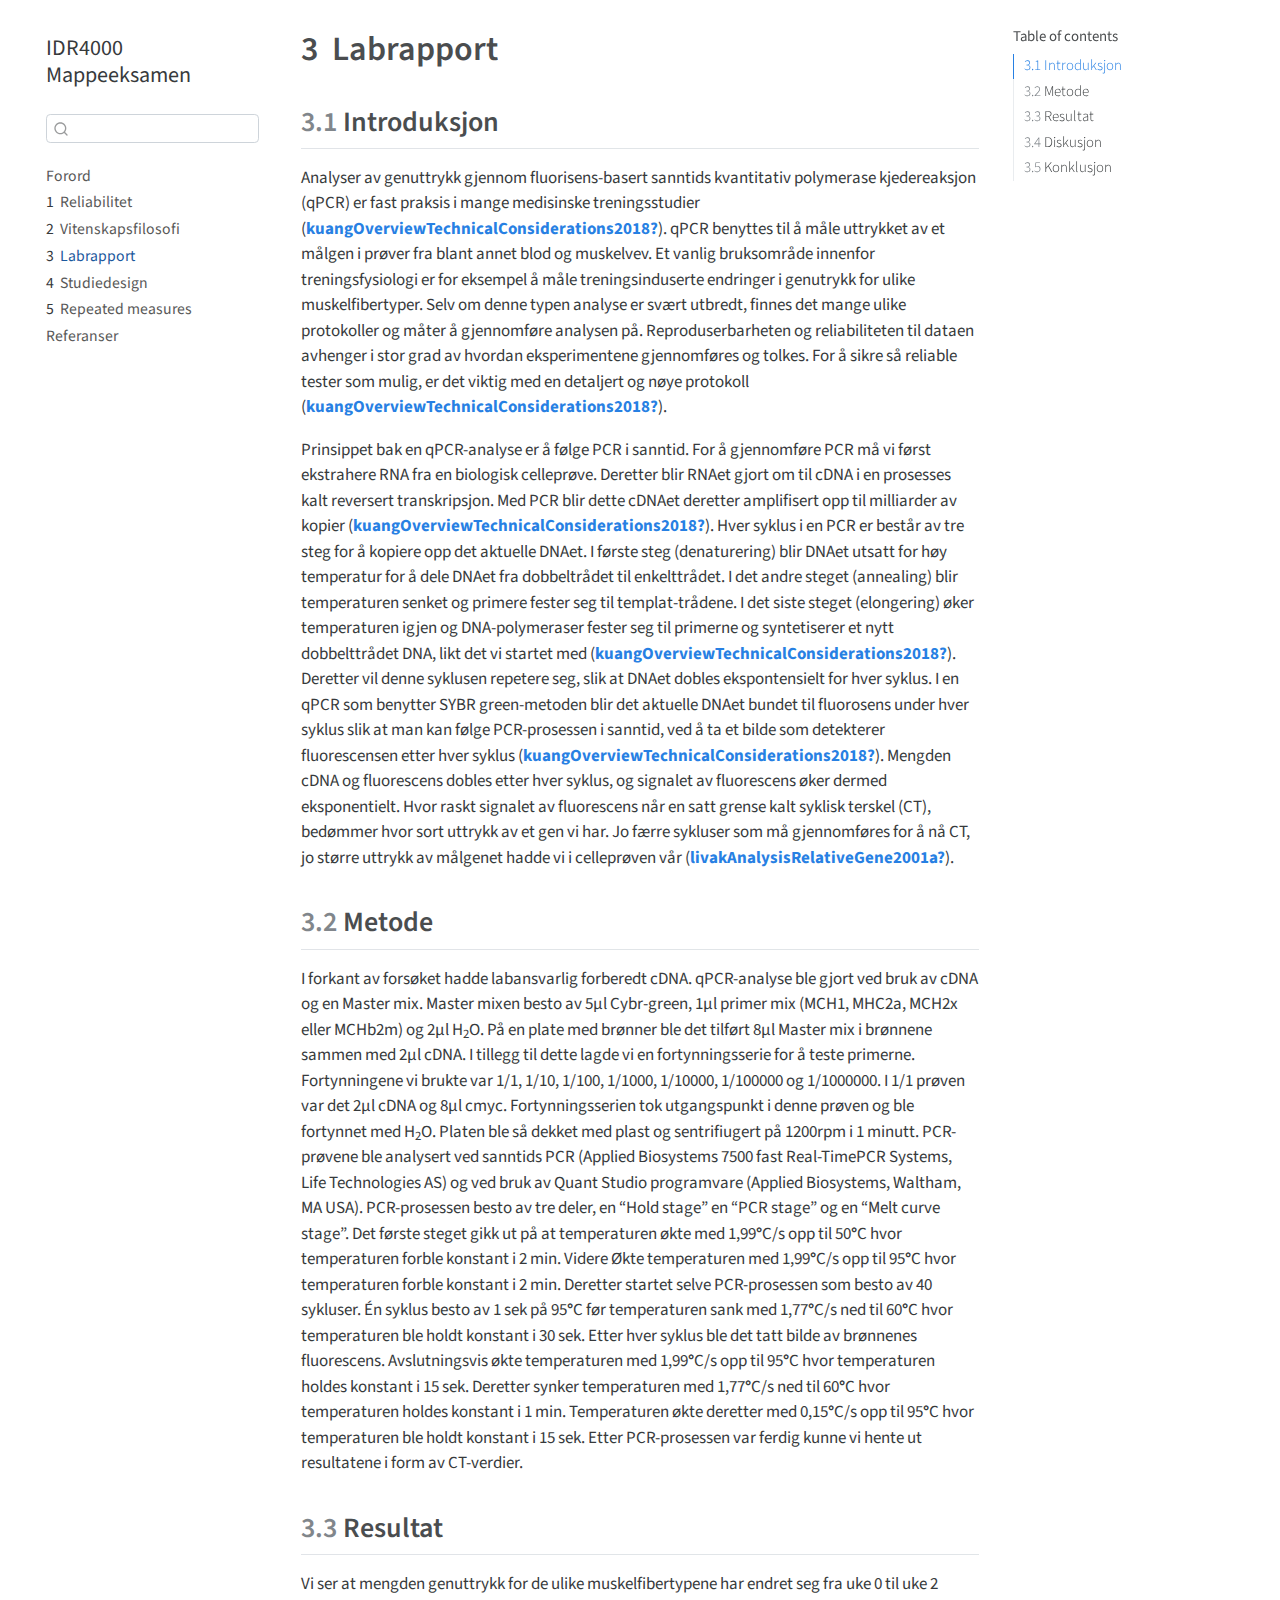
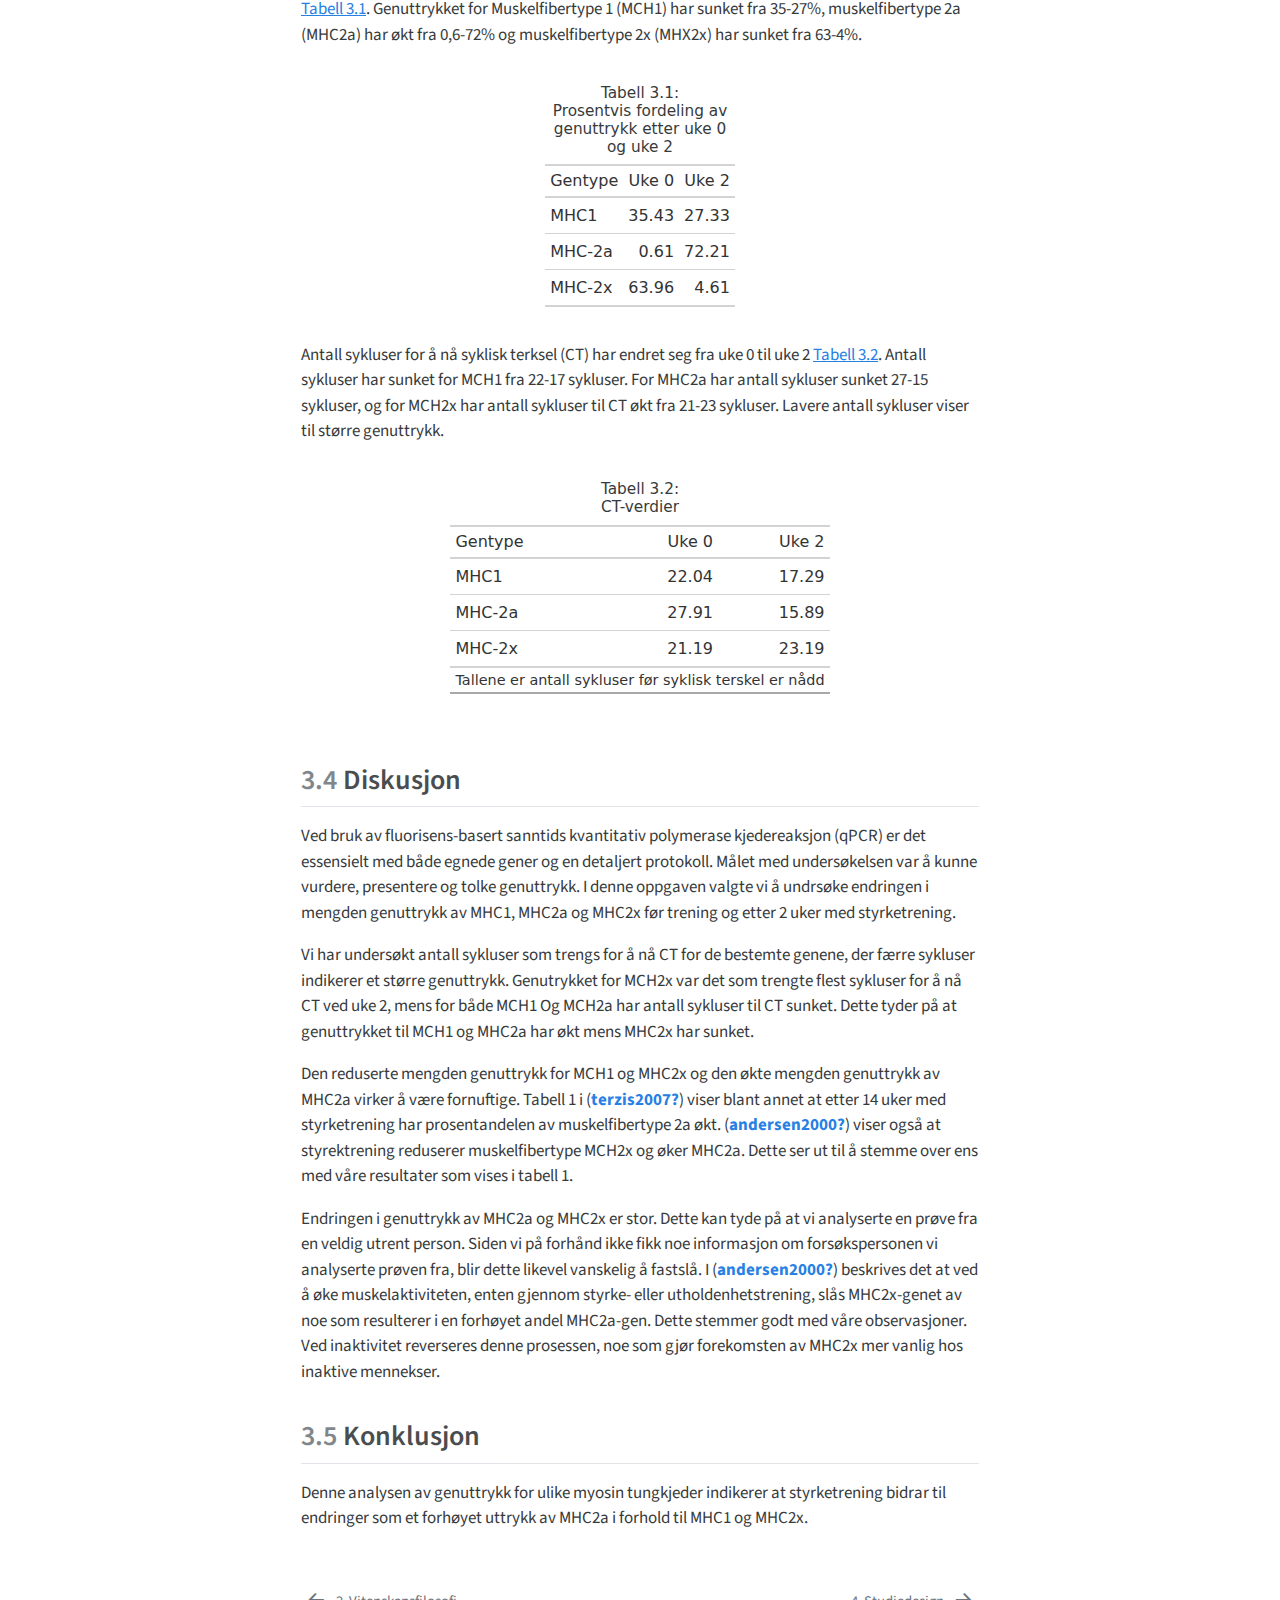
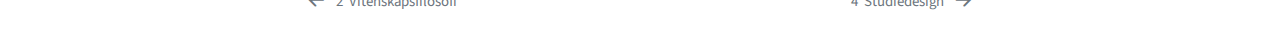
==== _book/03-labreport.html @ 5bb2be9f "første" ====
<!DOCTYPE html>
<html xmlns="http://www.w3.org/1999/xhtml" lang="en" xml:lang="en"><head>

<meta charset="utf-8">
<meta name="generator" content="quarto-1.3.450">

<meta name="viewport" content="width=device-width, initial-scale=1.0, user-scalable=yes">


<title>IDR4000 Mappeeksamen - 3&nbsp; Labrapport</title>
<style>
code{white-space: pre-wrap;}
span.smallcaps{font-variant: small-caps;}
div.columns{display: flex; gap: min(4vw, 1.5em);}
div.column{flex: auto; overflow-x: auto;}
div.hanging-indent{margin-left: 1.5em; text-indent: -1.5em;}
ul.task-list{list-style: none;}
ul.task-list li input[type="checkbox"] {
  width: 0.8em;
  margin: 0 0.8em 0.2em -1em; /* quarto-specific, see https://github.com/quarto-dev/quarto-cli/issues/4556 */ 
  vertical-align: middle;
}
</style>


<script src="site_libs/quarto-nav/quarto-nav.js"></script>
<script src="site_libs/quarto-nav/headroom.min.js"></script>
<script src="site_libs/clipboard/clipboard.min.js"></script>
<script src="site_libs/quarto-search/autocomplete.umd.js"></script>
<script src="site_libs/quarto-search/fuse.min.js"></script>
<script src="site_libs/quarto-search/quarto-search.js"></script>
<meta name="quarto:offset" content="./">
<link href="./04-study.html" rel="next">
<link href="./02-vitenfil.html" rel="prev">
<script src="site_libs/quarto-html/quarto.js"></script>
<script src="site_libs/quarto-html/popper.min.js"></script>
<script src="site_libs/quarto-html/tippy.umd.min.js"></script>
<script src="site_libs/quarto-html/anchor.min.js"></script>
<link href="site_libs/quarto-html/tippy.css" rel="stylesheet">
<link href="site_libs/quarto-html/quarto-syntax-highlighting.css" rel="stylesheet" id="quarto-text-highlighting-styles">
<script src="site_libs/bootstrap/bootstrap.min.js"></script>
<link href="site_libs/bootstrap/bootstrap-icons.css" rel="stylesheet">
<link href="site_libs/bootstrap/bootstrap.min.css" rel="stylesheet" id="quarto-bootstrap" data-mode="light">
<script id="quarto-search-options" type="application/json">{
  "location": "sidebar",
  "copy-button": false,
  "collapse-after": 3,
  "panel-placement": "start",
  "type": "textbox",
  "limit": 20,
  "language": {
    "search-no-results-text": "No results",
    "search-matching-documents-text": "matching documents",
    "search-copy-link-title": "Copy link to search",
    "search-hide-matches-text": "Hide additional matches",
    "search-more-match-text": "more match in this document",
    "search-more-matches-text": "more matches in this document",
    "search-clear-button-title": "Clear",
    "search-detached-cancel-button-title": "Cancel",
    "search-submit-button-title": "Submit",
    "search-label": "Search"
  }
}</script>


</head>

<body class="nav-sidebar floating">

<div id="quarto-search-results"></div>
  <header id="quarto-header" class="headroom fixed-top">
  <nav class="quarto-secondary-nav">
    <div class="container-fluid d-flex">
      <button type="button" class="quarto-btn-toggle btn" data-bs-toggle="collapse" data-bs-target="#quarto-sidebar,#quarto-sidebar-glass" aria-controls="quarto-sidebar" aria-expanded="false" aria-label="Toggle sidebar navigation" onclick="if (window.quartoToggleHeadroom) { window.quartoToggleHeadroom(); }">
        <i class="bi bi-layout-text-sidebar-reverse"></i>
      </button>
      <nav class="quarto-page-breadcrumbs" aria-label="breadcrumb"><ol class="breadcrumb"><li class="breadcrumb-item"><a href="./03-labreport.html"><span class="chapter-number">3</span>&nbsp; <span class="chapter-title">Labrapport</span></a></li></ol></nav>
      <a class="flex-grow-1" role="button" data-bs-toggle="collapse" data-bs-target="#quarto-sidebar,#quarto-sidebar-glass" aria-controls="quarto-sidebar" aria-expanded="false" aria-label="Toggle sidebar navigation" onclick="if (window.quartoToggleHeadroom) { window.quartoToggleHeadroom(); }">      
      </a>
      <button type="button" class="btn quarto-search-button" aria-label="" onclick="window.quartoOpenSearch();">
        <i class="bi bi-search"></i>
      </button>
    </div>
  </nav>
</header>
<!-- content -->
<div id="quarto-content" class="quarto-container page-columns page-rows-contents page-layout-article">
<!-- sidebar -->
  <nav id="quarto-sidebar" class="sidebar collapse collapse-horizontal sidebar-navigation floating overflow-auto">
    <div class="pt-lg-2 mt-2 text-left sidebar-header">
    <div class="sidebar-title mb-0 py-0">
      <a href="./">IDR4000 Mappeeksamen</a> 
    </div>
      </div>
        <div class="mt-2 flex-shrink-0 align-items-center">
        <div class="sidebar-search">
        <div id="quarto-search" class="" title="Search"></div>
        </div>
        </div>
    <div class="sidebar-menu-container"> 
    <ul class="list-unstyled mt-1">
        <li class="sidebar-item">
  <div class="sidebar-item-container"> 
  <a href="./index.html" class="sidebar-item-text sidebar-link">
 <span class="menu-text">Forord</span></a>
  </div>
</li>
        <li class="sidebar-item">
  <div class="sidebar-item-container"> 
  <a href="./01-reliabilitet.html" class="sidebar-item-text sidebar-link">
 <span class="menu-text"><span class="chapter-number">1</span>&nbsp; <span class="chapter-title">Reliabilitet</span></span></a>
  </div>
</li>
        <li class="sidebar-item">
  <div class="sidebar-item-container"> 
  <a href="./02-vitenfil.html" class="sidebar-item-text sidebar-link">
 <span class="menu-text"><span class="chapter-number">2</span>&nbsp; <span class="chapter-title">Vitenskapsfilosofi</span></span></a>
  </div>
</li>
        <li class="sidebar-item">
  <div class="sidebar-item-container"> 
  <a href="./03-labreport.html" class="sidebar-item-text sidebar-link active">
 <span class="menu-text"><span class="chapter-number">3</span>&nbsp; <span class="chapter-title">Labrapport</span></span></a>
  </div>
</li>
        <li class="sidebar-item">
  <div class="sidebar-item-container"> 
  <a href="./04-study.html" class="sidebar-item-text sidebar-link">
 <span class="menu-text"><span class="chapter-number">4</span>&nbsp; <span class="chapter-title">Studiedesign</span></span></a>
  </div>
</li>
        <li class="sidebar-item">
  <div class="sidebar-item-container"> 
  <a href="./05-repeated.html" class="sidebar-item-text sidebar-link">
 <span class="menu-text"><span class="chapter-number">5</span>&nbsp; <span class="chapter-title">Repeated measures</span></span></a>
  </div>
</li>
        <li class="sidebar-item">
  <div class="sidebar-item-container"> 
  <a href="./references.html" class="sidebar-item-text sidebar-link">
 <span class="menu-text">Referanser</span></a>
  </div>
</li>
    </ul>
    </div>
</nav>
<div id="quarto-sidebar-glass" data-bs-toggle="collapse" data-bs-target="#quarto-sidebar,#quarto-sidebar-glass"></div>
<!-- margin-sidebar -->
    <div id="quarto-margin-sidebar" class="sidebar margin-sidebar">
        <nav id="TOC" role="doc-toc" class="toc-active">
    <h2 id="toc-title">Table of contents</h2>
   
  <ul>
  <li><a href="#introduksjon" id="toc-introduksjon" class="nav-link active" data-scroll-target="#introduksjon"><span class="header-section-number">3.1</span> Introduksjon</a></li>
  <li><a href="#metode" id="toc-metode" class="nav-link" data-scroll-target="#metode"><span class="header-section-number">3.2</span> Metode</a></li>
  <li><a href="#resultat" id="toc-resultat" class="nav-link" data-scroll-target="#resultat"><span class="header-section-number">3.3</span> Resultat</a></li>
  <li><a href="#diskusjon" id="toc-diskusjon" class="nav-link" data-scroll-target="#diskusjon"><span class="header-section-number">3.4</span> Diskusjon</a></li>
  <li><a href="#konklusjon" id="toc-konklusjon" class="nav-link" data-scroll-target="#konklusjon"><span class="header-section-number">3.5</span> Konklusjon</a></li>
  </ul>
</nav>
    </div>
<!-- main -->
<main class="content" id="quarto-document-content">

<header id="title-block-header" class="quarto-title-block default">
<div class="quarto-title">
<h1 class="title"><span class="chapter-number">3</span>&nbsp; <span class="chapter-title">Labrapport</span></h1>
</div>



<div class="quarto-title-meta">

    
  
    
  </div>
  

</header>

<section id="introduksjon" class="level2" data-number="3.1">
<h2 data-number="3.1" class="anchored" data-anchor-id="introduksjon"><span class="header-section-number">3.1</span> Introduksjon</h2>
<p>Analyser av genuttrykk gjennom fluorisens-basert sanntids kvantitativ polymerase kjedereaksjon (qPCR) er fast praksis i mange medisinske treningsstudier <span class="citation" data-cites="kuangOverviewTechnicalConsiderations2018">(<a href="references.html#ref-kuangOverviewTechnicalConsiderations2018" role="doc-biblioref"><strong>kuangOverviewTechnicalConsiderations2018?</strong></a>)</span>. qPCR benyttes til å måle uttrykket av et målgen i prøver fra blant annet blod og muskelvev. Et vanlig bruksområde innenfor treningsfysiologi er for eksempel å måle treningsinduserte endringer i genutrykk for ulike muskelfibertyper. Selv om denne typen analyse er svært utbredt, finnes det mange ulike protokoller og måter å gjennomføre analysen på. Reproduserbarheten og reliabiliteten til dataen avhenger i stor grad av hvordan eksperimentene gjennomføres og tolkes. For å sikre så reliable tester som mulig, er det viktig med en detaljert og nøye protokoll <span class="citation" data-cites="kuangOverviewTechnicalConsiderations2018">(<a href="references.html#ref-kuangOverviewTechnicalConsiderations2018" role="doc-biblioref"><strong>kuangOverviewTechnicalConsiderations2018?</strong></a>)</span>.</p>
<p>Prinsippet bak en qPCR-analyse er å følge PCR i sanntid. For å gjennomføre PCR må vi først ekstrahere RNA fra en biologisk celleprøve. Deretter blir RNAet gjort om til cDNA i en prosesses kalt reversert transkripsjon. Med PCR blir dette cDNAet deretter amplifisert opp til milliarder av kopier <span class="citation" data-cites="kuangOverviewTechnicalConsiderations2018">(<a href="references.html#ref-kuangOverviewTechnicalConsiderations2018" role="doc-biblioref"><strong>kuangOverviewTechnicalConsiderations2018?</strong></a>)</span>. Hver syklus i en PCR er består av tre steg for å kopiere opp det aktuelle DNAet. I første steg (denaturering) blir DNAet utsatt for høy temperatur for å dele DNAet fra dobbeltrådet til enkelttrådet. I det andre steget (annealing) blir temperaturen senket og primere fester seg til templat-trådene. I det siste steget (elongering) øker temperaturen igjen og DNA-polymeraser fester seg til primerne og syntetiserer et nytt dobbelttrådet DNA, likt det vi startet med <span class="citation" data-cites="kuangOverviewTechnicalConsiderations2018">(<a href="references.html#ref-kuangOverviewTechnicalConsiderations2018" role="doc-biblioref"><strong>kuangOverviewTechnicalConsiderations2018?</strong></a>)</span>. Deretter vil denne syklusen repetere seg, slik at DNAet dobles ekspontensielt for hver syklus. I en qPCR som benytter SYBR green-metoden blir det aktuelle DNAet bundet til fluorosens under hver syklus slik at man kan følge PCR-prosessen i sanntid, ved å ta et bilde som detekterer fluorescensen etter hver syklus <span class="citation" data-cites="kuangOverviewTechnicalConsiderations2018">(<a href="references.html#ref-kuangOverviewTechnicalConsiderations2018" role="doc-biblioref"><strong>kuangOverviewTechnicalConsiderations2018?</strong></a>)</span>. Mengden cDNA og fluorescens dobles etter hver syklus, og signalet av fluorescens øker dermed eksponentielt. Hvor raskt signalet av fluorescens når en satt grense kalt syklisk terskel (CT), bedømmer hvor sort uttrykk av et gen vi har. Jo færre sykluser som må gjennomføres for å nå CT, jo større uttrykk av målgenet hadde vi i celleprøven vår <span class="citation" data-cites="livakAnalysisRelativeGene2001a">(<a href="references.html#ref-livakAnalysisRelativeGene2001a" role="doc-biblioref"><strong>livakAnalysisRelativeGene2001a?</strong></a>)</span>.</p>
</section>
<section id="metode" class="level2" data-number="3.2">
<h2 data-number="3.2" class="anchored" data-anchor-id="metode"><span class="header-section-number">3.2</span> Metode</h2>
<p>I forkant av forsøket hadde labansvarlig forberedt cDNA. qPCR-analyse ble gjort ved bruk av cDNA og en Master mix. Master mixen besto av 5μl Cybr-green, 1μl primer mix (MCH1, MHC2a, MCH2x eller MCHb2m) og 2μl H<sub>2</sub>O. På en plate med brønner ble det tilført 8μl Master mix i brønnene sammen med 2μl cDNA. I tillegg til dette lagde vi en fortynningsserie for å teste primerne. Fortynningene vi brukte var 1/1, 1/10, 1/100, 1/1000, 1/10000, 1/100000 og 1/1000000. I 1/1 prøven var det 2μl cDNA og 8μl cmyc. Fortynningsserien tok utgangspunkt i denne prøven og ble fortynnet med H<sub>2</sub>O. Platen ble så dekket med plast og sentrifiugert på 1200rpm i 1 minutt. PCR-prøvene ble analysert ved sanntids PCR (Applied Biosystems 7500 fast Real-TimePCR Systems, Life Technologies AS) og ved bruk av Quant Studio programvare (Applied Biosystems, Waltham, MA USA). PCR-prosessen besto av tre deler, en “Hold stage” en “PCR stage” og en “Melt curve stage”. Det første steget gikk ut på at temperaturen økte med 1,99<strong>°</strong>C/s opp til 50<strong>°</strong>C hvor temperaturen forble konstant i 2 min. Videre Økte temperaturen med 1,99<strong>°</strong>C/s opp til 95<strong>°</strong>C hvor temperaturen forble konstant i 2 min. Deretter startet selve PCR-prosessen som besto av 40 sykluser. Én syklus besto av 1 sek på 95<strong>°</strong>C før temperaturen sank med 1,77<strong>°</strong>C/s ned til 60<strong>°</strong>C hvor temperaturen ble holdt konstant i 30 sek. Etter hver syklus ble det tatt bilde av brønnenes fluorescens. Avslutningsvis økte temperaturen med 1,99<strong>°</strong>C/s opp til 95<strong>°</strong>C hvor temperaturen holdes konstant i 15 sek. Deretter synker temperaturen med 1,77<strong>°</strong>C/s ned til 60<strong>°</strong>C hvor temperaturen holdes konstant i 1 min. Temperaturen økte deretter med 0,15<strong>°</strong>C/s opp til 95<strong>°</strong>C hvor temperaturen ble holdt konstant i 15 sek. Etter PCR-prosessen var ferdig kunne vi hente ut resultatene i form av CT-verdier.</p>
</section>
<section id="resultat" class="level2" data-number="3.3">
<h2 data-number="3.3" class="anchored" data-anchor-id="resultat"><span class="header-section-number">3.3</span> Resultat</h2>
<p>Vi ser at mengden genuttrykk for de ulike muskelfibertypene har endret seg fra uke 0 til uke 2 <a href="#tbl-prosent">Tabell&nbsp;<span>3.1</span></a>. Genuttrykket for Muskelfibertype 1 (MCH1) har sunket fra 35-27%, muskelfibertype 2a (MHC2a) har økt fra 0,6-72% og muskelfibertype 2x (MHX2x) har sunket fra 63-4%.</p>
<div class="cell">
<div class="cell-output-display">
<div id="tbl-prosent" class="anchored">

<div id="rrpblspfpn" style="padding-left:0px;padding-right:0px;padding-top:10px;padding-bottom:10px;overflow-x:auto;overflow-y:auto;width:auto;height:auto;">
<style>#rrpblspfpn table {
  font-family: system-ui, 'Segoe UI', Roboto, Helvetica, Arial, sans-serif, 'Apple Color Emoji', 'Segoe UI Emoji', 'Segoe UI Symbol', 'Noto Color Emoji';
  -webkit-font-smoothing: antialiased;
  -moz-osx-font-smoothing: grayscale;
}

#rrpblspfpn thead, #rrpblspfpn tbody, #rrpblspfpn tfoot, #rrpblspfpn tr, #rrpblspfpn td, #rrpblspfpn th {
  border-style: none;
}

#rrpblspfpn p {
  margin: 0;
  padding: 0;
}

#rrpblspfpn .gt_table {
  display: table;
  border-collapse: collapse;
  line-height: normal;
  margin-left: auto;
  margin-right: auto;
  color: #333333;
  font-size: 16px;
  font-weight: normal;
  font-style: normal;
  background-color: #FFFFFF;
  width: auto;
  border-top-style: solid;
  border-top-width: 2px;
  border-top-color: #A8A8A8;
  border-right-style: none;
  border-right-width: 2px;
  border-right-color: #D3D3D3;
  border-bottom-style: solid;
  border-bottom-width: 2px;
  border-bottom-color: #A8A8A8;
  border-left-style: none;
  border-left-width: 2px;
  border-left-color: #D3D3D3;
}

#rrpblspfpn .gt_caption {
  padding-top: 4px;
  padding-bottom: 4px;
}

#rrpblspfpn .gt_title {
  color: #333333;
  font-size: 125%;
  font-weight: initial;
  padding-top: 4px;
  padding-bottom: 4px;
  padding-left: 5px;
  padding-right: 5px;
  border-bottom-color: #FFFFFF;
  border-bottom-width: 0;
}

#rrpblspfpn .gt_subtitle {
  color: #333333;
  font-size: 85%;
  font-weight: initial;
  padding-top: 3px;
  padding-bottom: 5px;
  padding-left: 5px;
  padding-right: 5px;
  border-top-color: #FFFFFF;
  border-top-width: 0;
}

#rrpblspfpn .gt_heading {
  background-color: #FFFFFF;
  text-align: center;
  border-bottom-color: #FFFFFF;
  border-left-style: none;
  border-left-width: 1px;
  border-left-color: #D3D3D3;
  border-right-style: none;
  border-right-width: 1px;
  border-right-color: #D3D3D3;
}

#rrpblspfpn .gt_bottom_border {
  border-bottom-style: solid;
  border-bottom-width: 2px;
  border-bottom-color: #D3D3D3;
}

#rrpblspfpn .gt_col_headings {
  border-top-style: solid;
  border-top-width: 2px;
  border-top-color: #D3D3D3;
  border-bottom-style: solid;
  border-bottom-width: 2px;
  border-bottom-color: #D3D3D3;
  border-left-style: none;
  border-left-width: 1px;
  border-left-color: #D3D3D3;
  border-right-style: none;
  border-right-width: 1px;
  border-right-color: #D3D3D3;
}

#rrpblspfpn .gt_col_heading {
  color: #333333;
  background-color: #FFFFFF;
  font-size: 100%;
  font-weight: normal;
  text-transform: inherit;
  border-left-style: none;
  border-left-width: 1px;
  border-left-color: #D3D3D3;
  border-right-style: none;
  border-right-width: 1px;
  border-right-color: #D3D3D3;
  vertical-align: bottom;
  padding-top: 5px;
  padding-bottom: 6px;
  padding-left: 5px;
  padding-right: 5px;
  overflow-x: hidden;
}

#rrpblspfpn .gt_column_spanner_outer {
  color: #333333;
  background-color: #FFFFFF;
  font-size: 100%;
  font-weight: normal;
  text-transform: inherit;
  padding-top: 0;
  padding-bottom: 0;
  padding-left: 4px;
  padding-right: 4px;
}

#rrpblspfpn .gt_column_spanner_outer:first-child {
  padding-left: 0;
}

#rrpblspfpn .gt_column_spanner_outer:last-child {
  padding-right: 0;
}

#rrpblspfpn .gt_column_spanner {
  border-bottom-style: solid;
  border-bottom-width: 2px;
  border-bottom-color: #D3D3D3;
  vertical-align: bottom;
  padding-top: 5px;
  padding-bottom: 5px;
  overflow-x: hidden;
  display: inline-block;
  width: 100%;
}

#rrpblspfpn .gt_spanner_row {
  border-bottom-style: hidden;
}

#rrpblspfpn .gt_group_heading {
  padding-top: 8px;
  padding-bottom: 8px;
  padding-left: 5px;
  padding-right: 5px;
  color: #333333;
  background-color: #FFFFFF;
  font-size: 100%;
  font-weight: initial;
  text-transform: inherit;
  border-top-style: solid;
  border-top-width: 2px;
  border-top-color: #D3D3D3;
  border-bottom-style: solid;
  border-bottom-width: 2px;
  border-bottom-color: #D3D3D3;
  border-left-style: none;
  border-left-width: 1px;
  border-left-color: #D3D3D3;
  border-right-style: none;
  border-right-width: 1px;
  border-right-color: #D3D3D3;
  vertical-align: middle;
  text-align: left;
}

#rrpblspfpn .gt_empty_group_heading {
  padding: 0.5px;
  color: #333333;
  background-color: #FFFFFF;
  font-size: 100%;
  font-weight: initial;
  border-top-style: solid;
  border-top-width: 2px;
  border-top-color: #D3D3D3;
  border-bottom-style: solid;
  border-bottom-width: 2px;
  border-bottom-color: #D3D3D3;
  vertical-align: middle;
}

#rrpblspfpn .gt_from_md > :first-child {
  margin-top: 0;
}

#rrpblspfpn .gt_from_md > :last-child {
  margin-bottom: 0;
}

#rrpblspfpn .gt_row {
  padding-top: 8px;
  padding-bottom: 8px;
  padding-left: 5px;
  padding-right: 5px;
  margin: 10px;
  border-top-style: solid;
  border-top-width: 1px;
  border-top-color: #D3D3D3;
  border-left-style: none;
  border-left-width: 1px;
  border-left-color: #D3D3D3;
  border-right-style: none;
  border-right-width: 1px;
  border-right-color: #D3D3D3;
  vertical-align: middle;
  overflow-x: hidden;
}

#rrpblspfpn .gt_stub {
  color: #333333;
  background-color: #FFFFFF;
  font-size: 100%;
  font-weight: initial;
  text-transform: inherit;
  border-right-style: solid;
  border-right-width: 2px;
  border-right-color: #D3D3D3;
  padding-left: 5px;
  padding-right: 5px;
}

#rrpblspfpn .gt_stub_row_group {
  color: #333333;
  background-color: #FFFFFF;
  font-size: 100%;
  font-weight: initial;
  text-transform: inherit;
  border-right-style: solid;
  border-right-width: 2px;
  border-right-color: #D3D3D3;
  padding-left: 5px;
  padding-right: 5px;
  vertical-align: top;
}

#rrpblspfpn .gt_row_group_first td {
  border-top-width: 2px;
}

#rrpblspfpn .gt_row_group_first th {
  border-top-width: 2px;
}

#rrpblspfpn .gt_summary_row {
  color: #333333;
  background-color: #FFFFFF;
  text-transform: inherit;
  padding-top: 8px;
  padding-bottom: 8px;
  padding-left: 5px;
  padding-right: 5px;
}

#rrpblspfpn .gt_first_summary_row {
  border-top-style: solid;
  border-top-color: #D3D3D3;
}

#rrpblspfpn .gt_first_summary_row.thick {
  border-top-width: 2px;
}

#rrpblspfpn .gt_last_summary_row {
  padding-top: 8px;
  padding-bottom: 8px;
  padding-left: 5px;
  padding-right: 5px;
  border-bottom-style: solid;
  border-bottom-width: 2px;
  border-bottom-color: #D3D3D3;
}

#rrpblspfpn .gt_grand_summary_row {
  color: #333333;
  background-color: #FFFFFF;
  text-transform: inherit;
  padding-top: 8px;
  padding-bottom: 8px;
  padding-left: 5px;
  padding-right: 5px;
}

#rrpblspfpn .gt_first_grand_summary_row {
  padding-top: 8px;
  padding-bottom: 8px;
  padding-left: 5px;
  padding-right: 5px;
  border-top-style: double;
  border-top-width: 6px;
  border-top-color: #D3D3D3;
}

#rrpblspfpn .gt_last_grand_summary_row_top {
  padding-top: 8px;
  padding-bottom: 8px;
  padding-left: 5px;
  padding-right: 5px;
  border-bottom-style: double;
  border-bottom-width: 6px;
  border-bottom-color: #D3D3D3;
}

#rrpblspfpn .gt_striped {
  background-color: rgba(128, 128, 128, 0.05);
}

#rrpblspfpn .gt_table_body {
  border-top-style: solid;
  border-top-width: 2px;
  border-top-color: #D3D3D3;
  border-bottom-style: solid;
  border-bottom-width: 2px;
  border-bottom-color: #D3D3D3;
}

#rrpblspfpn .gt_footnotes {
  color: #333333;
  background-color: #FFFFFF;
  border-bottom-style: none;
  border-bottom-width: 2px;
  border-bottom-color: #D3D3D3;
  border-left-style: none;
  border-left-width: 2px;
  border-left-color: #D3D3D3;
  border-right-style: none;
  border-right-width: 2px;
  border-right-color: #D3D3D3;
}

#rrpblspfpn .gt_footnote {
  margin: 0px;
  font-size: 90%;
  padding-top: 4px;
  padding-bottom: 4px;
  padding-left: 5px;
  padding-right: 5px;
}

#rrpblspfpn .gt_sourcenotes {
  color: #333333;
  background-color: #FFFFFF;
  border-bottom-style: none;
  border-bottom-width: 2px;
  border-bottom-color: #D3D3D3;
  border-left-style: none;
  border-left-width: 2px;
  border-left-color: #D3D3D3;
  border-right-style: none;
  border-right-width: 2px;
  border-right-color: #D3D3D3;
}

#rrpblspfpn .gt_sourcenote {
  font-size: 90%;
  padding-top: 4px;
  padding-bottom: 4px;
  padding-left: 5px;
  padding-right: 5px;
}

#rrpblspfpn .gt_left {
  text-align: left;
}

#rrpblspfpn .gt_center {
  text-align: center;
}

#rrpblspfpn .gt_right {
  text-align: right;
  font-variant-numeric: tabular-nums;
}

#rrpblspfpn .gt_font_normal {
  font-weight: normal;
}

#rrpblspfpn .gt_font_bold {
  font-weight: bold;
}

#rrpblspfpn .gt_font_italic {
  font-style: italic;
}

#rrpblspfpn .gt_super {
  font-size: 65%;
}

#rrpblspfpn .gt_footnote_marks {
  font-size: 75%;
  vertical-align: 0.4em;
  position: initial;
}

#rrpblspfpn .gt_asterisk {
  font-size: 100%;
  vertical-align: 0;
}

#rrpblspfpn .gt_indent_1 {
  text-indent: 5px;
}

#rrpblspfpn .gt_indent_2 {
  text-indent: 10px;
}

#rrpblspfpn .gt_indent_3 {
  text-indent: 15px;
}

#rrpblspfpn .gt_indent_4 {
  text-indent: 20px;
}

#rrpblspfpn .gt_indent_5 {
  text-indent: 25px;
}
</style>
<table class="gt_table" data-quarto-disable-processing="false" data-quarto-bootstrap="false"><caption>Tabell&nbsp;3.1:  <p>Prosentvis fordeling av genuttrykk etter uke 0 og uke 2</p> </caption>
  <thead>
    
    <tr class="gt_col_headings">
      <th class="gt_col_heading gt_columns_bottom_border gt_left" rowspan="1" colspan="1" scope="col" id="Gentype">Gentype</th>
      <th class="gt_col_heading gt_columns_bottom_border gt_right" rowspan="1" colspan="1" scope="col" id="Uke 0">Uke 0</th>
      <th class="gt_col_heading gt_columns_bottom_border gt_right" rowspan="1" colspan="1" scope="col" id="Uke 2">Uke 2</th>
    </tr>
  </thead>
  <tbody class="gt_table_body">
    <tr><td headers="...18" class="gt_row gt_left">MHC1</td>
<td headers="...19" class="gt_row gt_right">35.43</td>
<td headers="...20" class="gt_row gt_right">27.33</td></tr>
    <tr><td headers="...18" class="gt_row gt_left">MHC-2a</td>
<td headers="...19" class="gt_row gt_right">0.61</td>
<td headers="...20" class="gt_row gt_right">72.21</td></tr>
    <tr><td headers="...18" class="gt_row gt_left">MHC-2x</td>
<td headers="...19" class="gt_row gt_right">63.96</td>
<td headers="...20" class="gt_row gt_right">4.61</td></tr>
  </tbody>
  
  
</table>
</div>
</div>
</div>
</div>
<p>Antall sykluser for å nå syklisk terksel (CT) har endret seg fra uke 0 til uke 2 <a href="#tbl-ct">Tabell&nbsp;<span>3.2</span></a>. Antall sykluser har sunket for MCH1 fra 22-17 sykluser. For MHC2a har antall sykluser sunket 27-15 sykluser, og for MCH2x har antall sykluser til CT økt fra 21-23 sykluser. Lavere antall sykluser viser til større genuttrykk.</p>
<div class="cell">
<div class="cell-output-display">
<div id="tbl-ct" class="anchored">

<div id="rlznemkxvd" style="padding-left:0px;padding-right:0px;padding-top:10px;padding-bottom:10px;overflow-x:auto;overflow-y:auto;width:auto;height:auto;">
<style>#rlznemkxvd table {
  font-family: system-ui, 'Segoe UI', Roboto, Helvetica, Arial, sans-serif, 'Apple Color Emoji', 'Segoe UI Emoji', 'Segoe UI Symbol', 'Noto Color Emoji';
  -webkit-font-smoothing: antialiased;
  -moz-osx-font-smoothing: grayscale;
}

#rlznemkxvd thead, #rlznemkxvd tbody, #rlznemkxvd tfoot, #rlznemkxvd tr, #rlznemkxvd td, #rlznemkxvd th {
  border-style: none;
}

#rlznemkxvd p {
  margin: 0;
  padding: 0;
}

#rlznemkxvd .gt_table {
  display: table;
  border-collapse: collapse;
  line-height: normal;
  margin-left: auto;
  margin-right: auto;
  color: #333333;
  font-size: 16px;
  font-weight: normal;
  font-style: normal;
  background-color: #FFFFFF;
  width: auto;
  border-top-style: solid;
  border-top-width: 2px;
  border-top-color: #A8A8A8;
  border-right-style: none;
  border-right-width: 2px;
  border-right-color: #D3D3D3;
  border-bottom-style: solid;
  border-bottom-width: 2px;
  border-bottom-color: #A8A8A8;
  border-left-style: none;
  border-left-width: 2px;
  border-left-color: #D3D3D3;
}

#rlznemkxvd .gt_caption {
  padding-top: 4px;
  padding-bottom: 4px;
}

#rlznemkxvd .gt_title {
  color: #333333;
  font-size: 125%;
  font-weight: initial;
  padding-top: 4px;
  padding-bottom: 4px;
  padding-left: 5px;
  padding-right: 5px;
  border-bottom-color: #FFFFFF;
  border-bottom-width: 0;
}

#rlznemkxvd .gt_subtitle {
  color: #333333;
  font-size: 85%;
  font-weight: initial;
  padding-top: 3px;
  padding-bottom: 5px;
  padding-left: 5px;
  padding-right: 5px;
  border-top-color: #FFFFFF;
  border-top-width: 0;
}

#rlznemkxvd .gt_heading {
  background-color: #FFFFFF;
  text-align: center;
  border-bottom-color: #FFFFFF;
  border-left-style: none;
  border-left-width: 1px;
  border-left-color: #D3D3D3;
  border-right-style: none;
  border-right-width: 1px;
  border-right-color: #D3D3D3;
}

#rlznemkxvd .gt_bottom_border {
  border-bottom-style: solid;
  border-bottom-width: 2px;
  border-bottom-color: #D3D3D3;
}

#rlznemkxvd .gt_col_headings {
  border-top-style: solid;
  border-top-width: 2px;
  border-top-color: #D3D3D3;
  border-bottom-style: solid;
  border-bottom-width: 2px;
  border-bottom-color: #D3D3D3;
  border-left-style: none;
  border-left-width: 1px;
  border-left-color: #D3D3D3;
  border-right-style: none;
  border-right-width: 1px;
  border-right-color: #D3D3D3;
}

#rlznemkxvd .gt_col_heading {
  color: #333333;
  background-color: #FFFFFF;
  font-size: 100%;
  font-weight: normal;
  text-transform: inherit;
  border-left-style: none;
  border-left-width: 1px;
  border-left-color: #D3D3D3;
  border-right-style: none;
  border-right-width: 1px;
  border-right-color: #D3D3D3;
  vertical-align: bottom;
  padding-top: 5px;
  padding-bottom: 6px;
  padding-left: 5px;
  padding-right: 5px;
  overflow-x: hidden;
}

#rlznemkxvd .gt_column_spanner_outer {
  color: #333333;
  background-color: #FFFFFF;
  font-size: 100%;
  font-weight: normal;
  text-transform: inherit;
  padding-top: 0;
  padding-bottom: 0;
  padding-left: 4px;
  padding-right: 4px;
}

#rlznemkxvd .gt_column_spanner_outer:first-child {
  padding-left: 0;
}

#rlznemkxvd .gt_column_spanner_outer:last-child {
  padding-right: 0;
}

#rlznemkxvd .gt_column_spanner {
  border-bottom-style: solid;
  border-bottom-width: 2px;
  border-bottom-color: #D3D3D3;
  vertical-align: bottom;
  padding-top: 5px;
  padding-bottom: 5px;
  overflow-x: hidden;
  display: inline-block;
  width: 100%;
}

#rlznemkxvd .gt_spanner_row {
  border-bottom-style: hidden;
}

#rlznemkxvd .gt_group_heading {
  padding-top: 8px;
  padding-bottom: 8px;
  padding-left: 5px;
  padding-right: 5px;
  color: #333333;
  background-color: #FFFFFF;
  font-size: 100%;
  font-weight: initial;
  text-transform: inherit;
  border-top-style: solid;
  border-top-width: 2px;
  border-top-color: #D3D3D3;
  border-bottom-style: solid;
  border-bottom-width: 2px;
  border-bottom-color: #D3D3D3;
  border-left-style: none;
  border-left-width: 1px;
  border-left-color: #D3D3D3;
  border-right-style: none;
  border-right-width: 1px;
  border-right-color: #D3D3D3;
  vertical-align: middle;
  text-align: left;
}

#rlznemkxvd .gt_empty_group_heading {
  padding: 0.5px;
  color: #333333;
  background-color: #FFFFFF;
  font-size: 100%;
  font-weight: initial;
  border-top-style: solid;
  border-top-width: 2px;
  border-top-color: #D3D3D3;
  border-bottom-style: solid;
  border-bottom-width: 2px;
  border-bottom-color: #D3D3D3;
  vertical-align: middle;
}

#rlznemkxvd .gt_from_md > :first-child {
  margin-top: 0;
}

#rlznemkxvd .gt_from_md > :last-child {
  margin-bottom: 0;
}

#rlznemkxvd .gt_row {
  padding-top: 8px;
  padding-bottom: 8px;
  padding-left: 5px;
  padding-right: 5px;
  margin: 10px;
  border-top-style: solid;
  border-top-width: 1px;
  border-top-color: #D3D3D3;
  border-left-style: none;
  border-left-width: 1px;
  border-left-color: #D3D3D3;
  border-right-style: none;
  border-right-width: 1px;
  border-right-color: #D3D3D3;
  vertical-align: middle;
  overflow-x: hidden;
}

#rlznemkxvd .gt_stub {
  color: #333333;
  background-color: #FFFFFF;
  font-size: 100%;
  font-weight: initial;
  text-transform: inherit;
  border-right-style: solid;
  border-right-width: 2px;
  border-right-color: #D3D3D3;
  padding-left: 5px;
  padding-right: 5px;
}

#rlznemkxvd .gt_stub_row_group {
  color: #333333;
  background-color: #FFFFFF;
  font-size: 100%;
  font-weight: initial;
  text-transform: inherit;
  border-right-style: solid;
  border-right-width: 2px;
  border-right-color: #D3D3D3;
  padding-left: 5px;
  padding-right: 5px;
  vertical-align: top;
}

#rlznemkxvd .gt_row_group_first td {
  border-top-width: 2px;
}

#rlznemkxvd .gt_row_group_first th {
  border-top-width: 2px;
}

#rlznemkxvd .gt_summary_row {
  color: #333333;
  background-color: #FFFFFF;
  text-transform: inherit;
  padding-top: 8px;
  padding-bottom: 8px;
  padding-left: 5px;
  padding-right: 5px;
}

#rlznemkxvd .gt_first_summary_row {
  border-top-style: solid;
  border-top-color: #D3D3D3;
}

#rlznemkxvd .gt_first_summary_row.thick {
  border-top-width: 2px;
}

#rlznemkxvd .gt_last_summary_row {
  padding-top: 8px;
  padding-bottom: 8px;
  padding-left: 5px;
  padding-right: 5px;
  border-bottom-style: solid;
  border-bottom-width: 2px;
  border-bottom-color: #D3D3D3;
}

#rlznemkxvd .gt_grand_summary_row {
  color: #333333;
  background-color: #FFFFFF;
  text-transform: inherit;
  padding-top: 8px;
  padding-bottom: 8px;
  padding-left: 5px;
  padding-right: 5px;
}

#rlznemkxvd .gt_first_grand_summary_row {
  padding-top: 8px;
  padding-bottom: 8px;
  padding-left: 5px;
  padding-right: 5px;
  border-top-style: double;
  border-top-width: 6px;
  border-top-color: #D3D3D3;
}

#rlznemkxvd .gt_last_grand_summary_row_top {
  padding-top: 8px;
  padding-bottom: 8px;
  padding-left: 5px;
  padding-right: 5px;
  border-bottom-style: double;
  border-bottom-width: 6px;
  border-bottom-color: #D3D3D3;
}

#rlznemkxvd .gt_striped {
  background-color: rgba(128, 128, 128, 0.05);
}

#rlznemkxvd .gt_table_body {
  border-top-style: solid;
  border-top-width: 2px;
  border-top-color: #D3D3D3;
  border-bottom-style: solid;
  border-bottom-width: 2px;
  border-bottom-color: #D3D3D3;
}

#rlznemkxvd .gt_footnotes {
  color: #333333;
  background-color: #FFFFFF;
  border-bottom-style: none;
  border-bottom-width: 2px;
  border-bottom-color: #D3D3D3;
  border-left-style: none;
  border-left-width: 2px;
  border-left-color: #D3D3D3;
  border-right-style: none;
  border-right-width: 2px;
  border-right-color: #D3D3D3;
}

#rlznemkxvd .gt_footnote {
  margin: 0px;
  font-size: 90%;
  padding-top: 4px;
  padding-bottom: 4px;
  padding-left: 5px;
  padding-right: 5px;
}

#rlznemkxvd .gt_sourcenotes {
  color: #333333;
  background-color: #FFFFFF;
  border-bottom-style: none;
  border-bottom-width: 2px;
  border-bottom-color: #D3D3D3;
  border-left-style: none;
  border-left-width: 2px;
  border-left-color: #D3D3D3;
  border-right-style: none;
  border-right-width: 2px;
  border-right-color: #D3D3D3;
}

#rlznemkxvd .gt_sourcenote {
  font-size: 90%;
  padding-top: 4px;
  padding-bottom: 4px;
  padding-left: 5px;
  padding-right: 5px;
}

#rlznemkxvd .gt_left {
  text-align: left;
}

#rlznemkxvd .gt_center {
  text-align: center;
}

#rlznemkxvd .gt_right {
  text-align: right;
  font-variant-numeric: tabular-nums;
}

#rlznemkxvd .gt_font_normal {
  font-weight: normal;
}

#rlznemkxvd .gt_font_bold {
  font-weight: bold;
}

#rlznemkxvd .gt_font_italic {
  font-style: italic;
}

#rlznemkxvd .gt_super {
  font-size: 65%;
}

#rlznemkxvd .gt_footnote_marks {
  font-size: 75%;
  vertical-align: 0.4em;
  position: initial;
}

#rlznemkxvd .gt_asterisk {
  font-size: 100%;
  vertical-align: 0;
}

#rlznemkxvd .gt_indent_1 {
  text-indent: 5px;
}

#rlznemkxvd .gt_indent_2 {
  text-indent: 10px;
}

#rlznemkxvd .gt_indent_3 {
  text-indent: 15px;
}

#rlznemkxvd .gt_indent_4 {
  text-indent: 20px;
}

#rlznemkxvd .gt_indent_5 {
  text-indent: 25px;
}
</style>
<table class="gt_table" data-quarto-disable-processing="false" data-quarto-bootstrap="false"><caption>Tabell&nbsp;3.2:  <p>CT-verdier</p> </caption>
  <thead>
    
    <tr class="gt_col_headings">
      <th class="gt_col_heading gt_columns_bottom_border gt_left" rowspan="1" colspan="1" scope="col" id="Gentype">Gentype</th>
      <th class="gt_col_heading gt_columns_bottom_border gt_right" rowspan="1" colspan="1" scope="col" id="Uke 0">Uke 0</th>
      <th class="gt_col_heading gt_columns_bottom_border gt_right" rowspan="1" colspan="1" scope="col" id="Uke 2">Uke 2</th>
    </tr>
  </thead>
  <tbody class="gt_table_body">
    <tr><td headers="...27" class="gt_row gt_left">MHC1</td>
<td headers="...28" class="gt_row gt_right">22.04</td>
<td headers="...29" class="gt_row gt_right">17.29</td></tr>
    <tr><td headers="...27" class="gt_row gt_left">MHC-2a</td>
<td headers="...28" class="gt_row gt_right">27.91</td>
<td headers="...29" class="gt_row gt_right">15.89</td></tr>
    <tr><td headers="...27" class="gt_row gt_left">MHC-2x</td>
<td headers="...28" class="gt_row gt_right">21.19</td>
<td headers="...29" class="gt_row gt_right">23.19</td></tr>
  </tbody>
  
  <tfoot class="gt_footnotes">
    <tr>
      <td class="gt_footnote" colspan="3"> Tallene er antall sykluser før syklisk terskel er nådd</td>
    </tr>
  </tfoot>
</table>
</div>
</div>
</div>
</div>
</section>
<section id="diskusjon" class="level2" data-number="3.4">
<h2 data-number="3.4" class="anchored" data-anchor-id="diskusjon"><span class="header-section-number">3.4</span> Diskusjon</h2>
<p>Ved bruk av fluorisens-basert sanntids kvantitativ polymerase kjedereaksjon (qPCR) er det essensielt med både egnede gener og en detaljert protokoll. Målet med undersøkelsen var å kunne vurdere, presentere og tolke genuttrykk. I denne oppgaven valgte vi å undrsøke endringen i mengden genuttrykk av MHC1, MHC2a og MHC2x før trening og etter 2 uker med styrketrening.</p>
<p>Vi har undersøkt antall sykluser som trengs for å nå CT for de bestemte genene, der færre sykluser indikerer et større genuttrykk. Genutrykket for MCH2x var det som trengte flest sykluser for å nå CT ved uke 2, mens for både MCH1 Og MCH2a har antall sykluser til CT sunket. Dette tyder på at genuttrykket til MCH1 og MHC2a har økt mens MHC2x har sunket.</p>
<p>Den reduserte mengden genuttrykk for MCH1 og MHC2x og den økte mengden genuttrykk av MHC2a virker å være fornuftige. Tabell 1 i <span class="citation" data-cites="terzis2007">(<a href="references.html#ref-terzis2007" role="doc-biblioref"><strong>terzis2007?</strong></a>)</span> viser blant annet at etter 14 uker med styrketrening har prosentandelen av muskelfibertype 2a økt. <span class="citation" data-cites="andersen2000">(<a href="references.html#ref-andersen2000" role="doc-biblioref"><strong>andersen2000?</strong></a>)</span> viser også at styrektrening reduserer muskelfibertype MCH2x og øker MHC2a. Dette ser ut til å stemme over ens med våre resultater som vises i tabell 1.</p>
<p>Endringen i genuttrykk av MHC2a og MHC2x er stor. Dette kan tyde på at vi analyserte en prøve fra en veldig utrent person. Siden vi på forhånd ikke fikk noe informasjon om forsøkspersonen vi analyserte prøven fra, blir dette likevel vanskelig å fastslå. I <span class="citation" data-cites="andersen2000">(<a href="references.html#ref-andersen2000" role="doc-biblioref"><strong>andersen2000?</strong></a>)</span> beskrives det at ved å øke muskelaktiviteten, enten gjennom styrke- eller utholdenhetstrening, slås MHC2x-genet av noe som resulterer i en forhøyet andel MHC2a-gen. Dette stemmer godt med våre observasjoner. Ved inaktivitet reverseres denne prosessen, noe som gjør forekomsten av MHC2x mer vanlig hos inaktive mennekser.</p>
</section>
<section id="konklusjon" class="level2" data-number="3.5">
<h2 data-number="3.5" class="anchored" data-anchor-id="konklusjon"><span class="header-section-number">3.5</span> Konklusjon</h2>
<p>Denne analysen av genuttrykk for ulike myosin tungkjeder indikerer at styrketrening bidrar til endringer som et forhøyet uttrykk av MHC2a i forhold til MHC1 og MHC2x.</p>
<div style="page-break-after: always;"></div>


</section>

</main> <!-- /main -->
<script id="quarto-html-after-body" type="application/javascript">
window.document.addEventListener("DOMContentLoaded", function (event) {
  const toggleBodyColorMode = (bsSheetEl) => {
    const mode = bsSheetEl.getAttribute("data-mode");
    const bodyEl = window.document.querySelector("body");
    if (mode === "dark") {
      bodyEl.classList.add("quarto-dark");
      bodyEl.classList.remove("quarto-light");
    } else {
      bodyEl.classList.add("quarto-light");
      bodyEl.classList.remove("quarto-dark");
    }
  }
  const toggleBodyColorPrimary = () => {
    const bsSheetEl = window.document.querySelector("link#quarto-bootstrap");
    if (bsSheetEl) {
      toggleBodyColorMode(bsSheetEl);
    }
  }
  toggleBodyColorPrimary();  
  const icon = "";
  const anchorJS = new window.AnchorJS();
  anchorJS.options = {
    placement: 'right',
    icon: icon
  };
  anchorJS.add('.anchored');
  const isCodeAnnotation = (el) => {
    for (const clz of el.classList) {
      if (clz.startsWith('code-annotation-')) {                     
        return true;
      }
    }
    return false;
  }
  const clipboard = new window.ClipboardJS('.code-copy-button', {
    text: function(trigger) {
      const codeEl = trigger.previousElementSibling.cloneNode(true);
      for (const childEl of codeEl.children) {
        if (isCodeAnnotation(childEl)) {
          childEl.remove();
        }
      }
      return codeEl.innerText;
    }
  });
  clipboard.on('success', function(e) {
    // button target
    const button = e.trigger;
    // don't keep focus
    button.blur();
    // flash "checked"
    button.classList.add('code-copy-button-checked');
    var currentTitle = button.getAttribute("title");
    button.setAttribute("title", "Copied!");
    let tooltip;
    if (window.bootstrap) {
      button.setAttribute("data-bs-toggle", "tooltip");
      button.setAttribute("data-bs-placement", "left");
      button.setAttribute("data-bs-title", "Copied!");
      tooltip = new bootstrap.Tooltip(button, 
        { trigger: "manual", 
          customClass: "code-copy-button-tooltip",
          offset: [0, -8]});
      tooltip.show();    
    }
    setTimeout(function() {
      if (tooltip) {
        tooltip.hide();
        button.removeAttribute("data-bs-title");
        button.removeAttribute("data-bs-toggle");
        button.removeAttribute("data-bs-placement");
      }
      button.setAttribute("title", currentTitle);
      button.classList.remove('code-copy-button-checked');
    }, 1000);
    // clear code selection
    e.clearSelection();
  });
  function tippyHover(el, contentFn) {
    const config = {
      allowHTML: true,
      content: contentFn,
      maxWidth: 500,
      delay: 100,
      arrow: false,
      appendTo: function(el) {
          return el.parentElement;
      },
      interactive: true,
      interactiveBorder: 10,
      theme: 'quarto',
      placement: 'bottom-start'
    };
    window.tippy(el, config); 
  }
  const noterefs = window.document.querySelectorAll('a[role="doc-noteref"]');
  for (var i=0; i<noterefs.length; i++) {
    const ref = noterefs[i];
    tippyHover(ref, function() {
      // use id or data attribute instead here
      let href = ref.getAttribute('data-footnote-href') || ref.getAttribute('href');
      try { href = new URL(href).hash; } catch {}
      const id = href.replace(/^#\/?/, "");
      const note = window.document.getElementById(id);
      return note.innerHTML;
    });
  }
      let selectedAnnoteEl;
      const selectorForAnnotation = ( cell, annotation) => {
        let cellAttr = 'data-code-cell="' + cell + '"';
        let lineAttr = 'data-code-annotation="' +  annotation + '"';
        const selector = 'span[' + cellAttr + '][' + lineAttr + ']';
        return selector;
      }
      const selectCodeLines = (annoteEl) => {
        const doc = window.document;
        const targetCell = annoteEl.getAttribute("data-target-cell");
        const targetAnnotation = annoteEl.getAttribute("data-target-annotation");
        const annoteSpan = window.document.querySelector(selectorForAnnotation(targetCell, targetAnnotation));
        const lines = annoteSpan.getAttribute("data-code-lines").split(",");
        const lineIds = lines.map((line) => {
          return targetCell + "-" + line;
        })
        let top = null;
        let height = null;
        let parent = null;
        if (lineIds.length > 0) {
            //compute the position of the single el (top and bottom and make a div)
            const el = window.document.getElementById(lineIds[0]);
            top = el.offsetTop;
            height = el.offsetHeight;
            parent = el.parentElement.parentElement;
          if (lineIds.length > 1) {
            const lastEl = window.document.getElementById(lineIds[lineIds.length - 1]);
            const bottom = lastEl.offsetTop + lastEl.offsetHeight;
            height = bottom - top;
          }
          if (top !== null && height !== null && parent !== null) {
            // cook up a div (if necessary) and position it 
            let div = window.document.getElementById("code-annotation-line-highlight");
            if (div === null) {
              div = window.document.createElement("div");
              div.setAttribute("id", "code-annotation-line-highlight");
              div.style.position = 'absolute';
              parent.appendChild(div);
            }
            div.style.top = top - 2 + "px";
            div.style.height = height + 4 + "px";
            let gutterDiv = window.document.getElementById("code-annotation-line-highlight-gutter");
            if (gutterDiv === null) {
              gutterDiv = window.document.createElement("div");
              gutterDiv.setAttribute("id", "code-annotation-line-highlight-gutter");
              gutterDiv.style.position = 'absolute';
              const codeCell = window.document.getElementById(targetCell);
              const gutter = codeCell.querySelector('.code-annotation-gutter');
              gutter.appendChild(gutterDiv);
            }
            gutterDiv.style.top = top - 2 + "px";
            gutterDiv.style.height = height + 4 + "px";
          }
          selectedAnnoteEl = annoteEl;
        }
      };
      const unselectCodeLines = () => {
        const elementsIds = ["code-annotation-line-highlight", "code-annotation-line-highlight-gutter"];
        elementsIds.forEach((elId) => {
          const div = window.document.getElementById(elId);
          if (div) {
            div.remove();
          }
        });
        selectedAnnoteEl = undefined;
      };
      // Attach click handler to the DT
      const annoteDls = window.document.querySelectorAll('dt[data-target-cell]');
      for (const annoteDlNode of annoteDls) {
        annoteDlNode.addEventListener('click', (event) => {
          const clickedEl = event.target;
          if (clickedEl !== selectedAnnoteEl) {
            unselectCodeLines();
            const activeEl = window.document.querySelector('dt[data-target-cell].code-annotation-active');
            if (activeEl) {
              activeEl.classList.remove('code-annotation-active');
            }
            selectCodeLines(clickedEl);
            clickedEl.classList.add('code-annotation-active');
          } else {
            // Unselect the line
            unselectCodeLines();
            clickedEl.classList.remove('code-annotation-active');
          }
        });
      }
  const findCites = (el) => {
    const parentEl = el.parentElement;
    if (parentEl) {
      const cites = parentEl.dataset.cites;
      if (cites) {
        return {
          el,
          cites: cites.split(' ')
        };
      } else {
        return findCites(el.parentElement)
      }
    } else {
      return undefined;
    }
  };
  var bibliorefs = window.document.querySelectorAll('a[role="doc-biblioref"]');
  for (var i=0; i<bibliorefs.length; i++) {
    const ref = bibliorefs[i];
    const citeInfo = findCites(ref);
    if (citeInfo) {
      tippyHover(citeInfo.el, function() {
        var popup = window.document.createElement('div');
        citeInfo.cites.forEach(function(cite) {
          var citeDiv = window.document.createElement('div');
          citeDiv.classList.add('hanging-indent');
          citeDiv.classList.add('csl-entry');
          var biblioDiv = window.document.getElementById('ref-' + cite);
          if (biblioDiv) {
            citeDiv.innerHTML = biblioDiv.innerHTML;
          }
          popup.appendChild(citeDiv);
        });
        return popup.innerHTML;
      });
    }
  }
});
</script>
<nav class="page-navigation">
  <div class="nav-page nav-page-previous">
      <a href="./02-vitenfil.html" class="pagination-link">
        <i class="bi bi-arrow-left-short"></i> <span class="nav-page-text"><span class="chapter-number">2</span>&nbsp; <span class="chapter-title">Vitenskapsfilosofi</span></span>
      </a>          
  </div>
  <div class="nav-page nav-page-next">
      <a href="./04-study.html" class="pagination-link">
        <span class="nav-page-text"><span class="chapter-number">4</span>&nbsp; <span class="chapter-title">Studiedesign</span></span> <i class="bi bi-arrow-right-short"></i>
      </a>
  </div>
</nav>
</div> <!-- /content -->



</body></html>
---- _book/site_libs/quarto-html/tippy.css ----
.tippy-box[data-animation=fade][data-state=hidden]{opacity:0}[data-tippy-root]{max-width:calc(100vw - 10px)}.tippy-box{position:relative;background-color:#333;color:#fff;border-radius:4px;font-size:14px;line-height:1.4;white-space:normal;outline:0;transition-property:transform,visibility,opacity}.tippy-box[data-placement^=top]>.tippy-arrow{bottom:0}.tippy-box[data-placement^=top]>.tippy-arrow:before{bottom:-7px;left:0;border-width:8px 8px 0;border-top-color:initial;transform-origin:center top}.tippy-box[data-placement^=bottom]>.tippy-arrow{top:0}.tippy-box[data-placement^=bottom]>.tippy-arrow:before{top:-7px;left:0;border-width:0 8px 8px;border-bottom-color:initial;transform-origin:center bottom}.tippy-box[data-placement^=left]>.tippy-arrow{right:0}.tippy-box[data-placement^=left]>.tippy-arrow:before{border-width:8px 0 8px 8px;border-left-color:initial;right:-7px;transform-origin:center left}.tippy-box[data-placement^=right]>.tippy-arrow{left:0}.tippy-box[data-placement^=right]>.tippy-arrow:before{left:-7px;border-width:8px 8px 8px 0;border-right-color:initial;transform-origin:center right}.tippy-box[data-inertia][data-state=visible]{transition-timing-function:cubic-bezier(.54,1.5,.38,1.11)}.tippy-arrow{width:16px;height:16px;color:#333}.tippy-arrow:before{content:"";position:absolute;border-color:transparent;border-style:solid}.tippy-content{position:relative;padding:5px 9px;z-index:1}
---- _book/site_libs/quarto-html/quarto-syntax-highlighting.css ----
/* quarto syntax highlight colors */
:root {
  --quarto-hl-ot-color: #003B4F;
  --quarto-hl-at-color: #657422;
  --quarto-hl-ss-color: #20794D;
  --quarto-hl-an-color: #5E5E5E;
  --quarto-hl-fu-color: #4758AB;
  --quarto-hl-st-color: #20794D;
  --quarto-hl-cf-color: #003B4F;
  --quarto-hl-op-color: #5E5E5E;
  --quarto-hl-er-color: #AD0000;
  --quarto-hl-bn-color: #AD0000;
  --quarto-hl-al-color: #AD0000;
  --quarto-hl-va-color: #111111;
  --quarto-hl-bu-color: inherit;
  --quarto-hl-ex-color: inherit;
  --quarto-hl-pp-color: #AD0000;
  --quarto-hl-in-color: #5E5E5E;
  --quarto-hl-vs-color: #20794D;
  --quarto-hl-wa-color: #5E5E5E;
  --quarto-hl-do-color: #5E5E5E;
  --quarto-hl-im-color: #00769E;
  --quarto-hl-ch-color: #20794D;
  --quarto-hl-dt-color: #AD0000;
  --quarto-hl-fl-color: #AD0000;
  --quarto-hl-co-color: #5E5E5E;
  --quarto-hl-cv-color: #5E5E5E;
  --quarto-hl-cn-color: #8f5902;
  --quarto-hl-sc-color: #5E5E5E;
  --quarto-hl-dv-color: #AD0000;
  --quarto-hl-kw-color: #003B4F;
}

/* other quarto variables */
:root {
  --quarto-font-monospace: SFMono-Regular, Menlo, Monaco, Consolas, "Liberation Mono", "Courier New", monospace;
}

pre > code.sourceCode > span {
  color: #003B4F;
}

code span {
  color: #003B4F;
}

code.sourceCode > span {
  color: #003B4F;
}

div.sourceCode,
div.sourceCode pre.sourceCode {
  color: #003B4F;
}

code span.ot {
  color: #003B4F;
  font-style: inherit;
}

code span.at {
  color: #657422;
  font-style: inherit;
}

code span.ss {
  color: #20794D;
  font-style: inherit;
}

code span.an {
  color: #5E5E5E;
  font-style: inherit;
}

code span.fu {
  color: #4758AB;
  font-style: inherit;
}

code span.st {
  color: #20794D;
  font-style: inherit;
}

code span.cf {
  color: #003B4F;
  font-style: inherit;
}

code span.op {
  color: #5E5E5E;
  font-style: inherit;
}

code span.er {
  color: #AD0000;
  font-style: inherit;
}

code span.bn {
  color: #AD0000;
  font-style: inherit;
}

code span.al {
  color: #AD0000;
  font-style: inherit;
}

code span.va {
  color: #111111;
  font-style: inherit;
}

code span.bu {
  font-style: inherit;
}

code span.ex {
  font-style: inherit;
}

code span.pp {
  color: #AD0000;
  font-style: inherit;
}

code span.in {
  color: #5E5E5E;
  font-style: inherit;
}

code span.vs {
  color: #20794D;
  font-style: inherit;
}

code span.wa {
  color: #5E5E5E;
  font-style: italic;
}

code span.do {
  color: #5E5E5E;
  font-style: italic;
}

code span.im {
  color: #00769E;
  font-style: inherit;
}

code span.ch {
  color: #20794D;
  font-style: inherit;
}

code span.dt {
  color: #AD0000;
  font-style: inherit;
}

code span.fl {
  color: #AD0000;
  font-style: inherit;
}

code span.co {
  color: #5E5E5E;
  font-style: inherit;
}

code span.cv {
  color: #5E5E5E;
  font-style: italic;
}

code span.cn {
  color: #8f5902;
  font-style: inherit;
}

code span.sc {
  color: #5E5E5E;
  font-style: inherit;
}

code span.dv {
  color: #AD0000;
  font-style: inherit;
}

code span.kw {
  color: #003B4F;
  font-style: inherit;
}

.prevent-inlining {
  content: "</";
}

/*# sourceMappingURL=debc5d5d77c3f9108843748ff7464032.css.map */
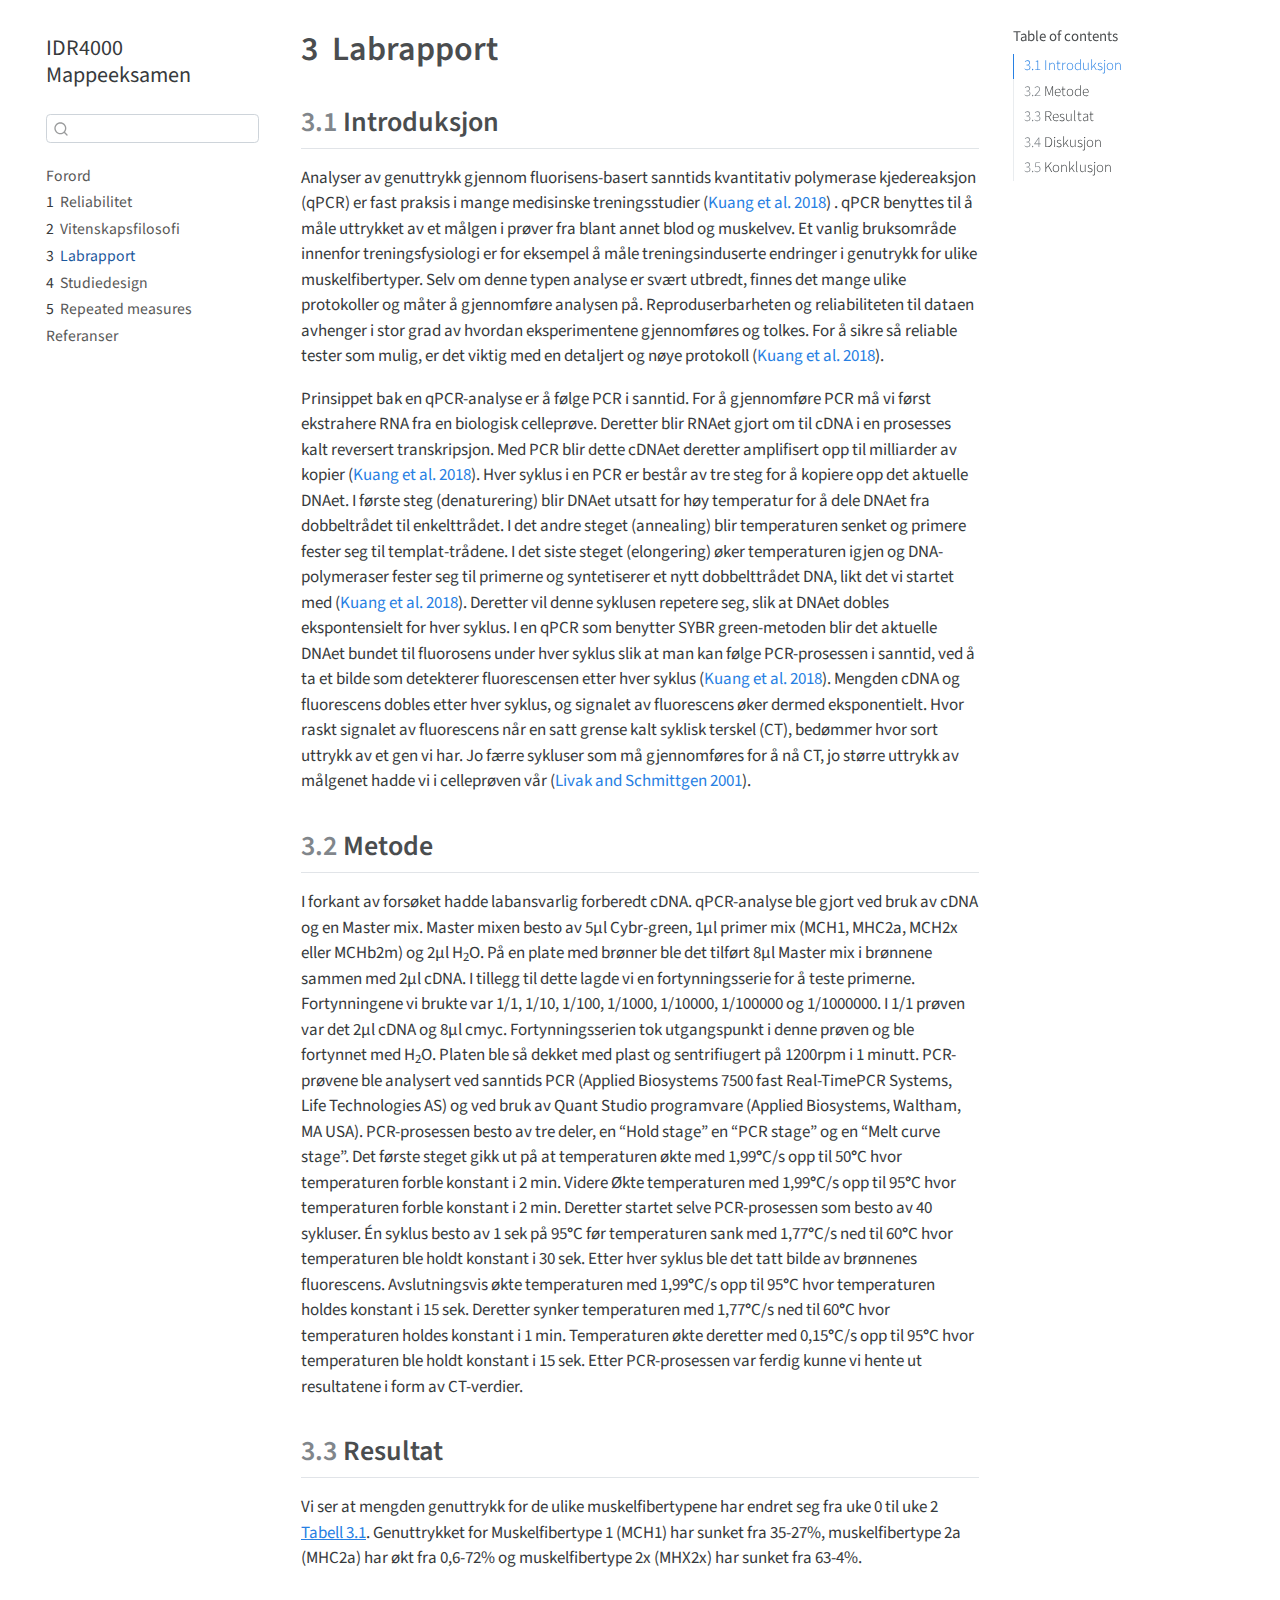
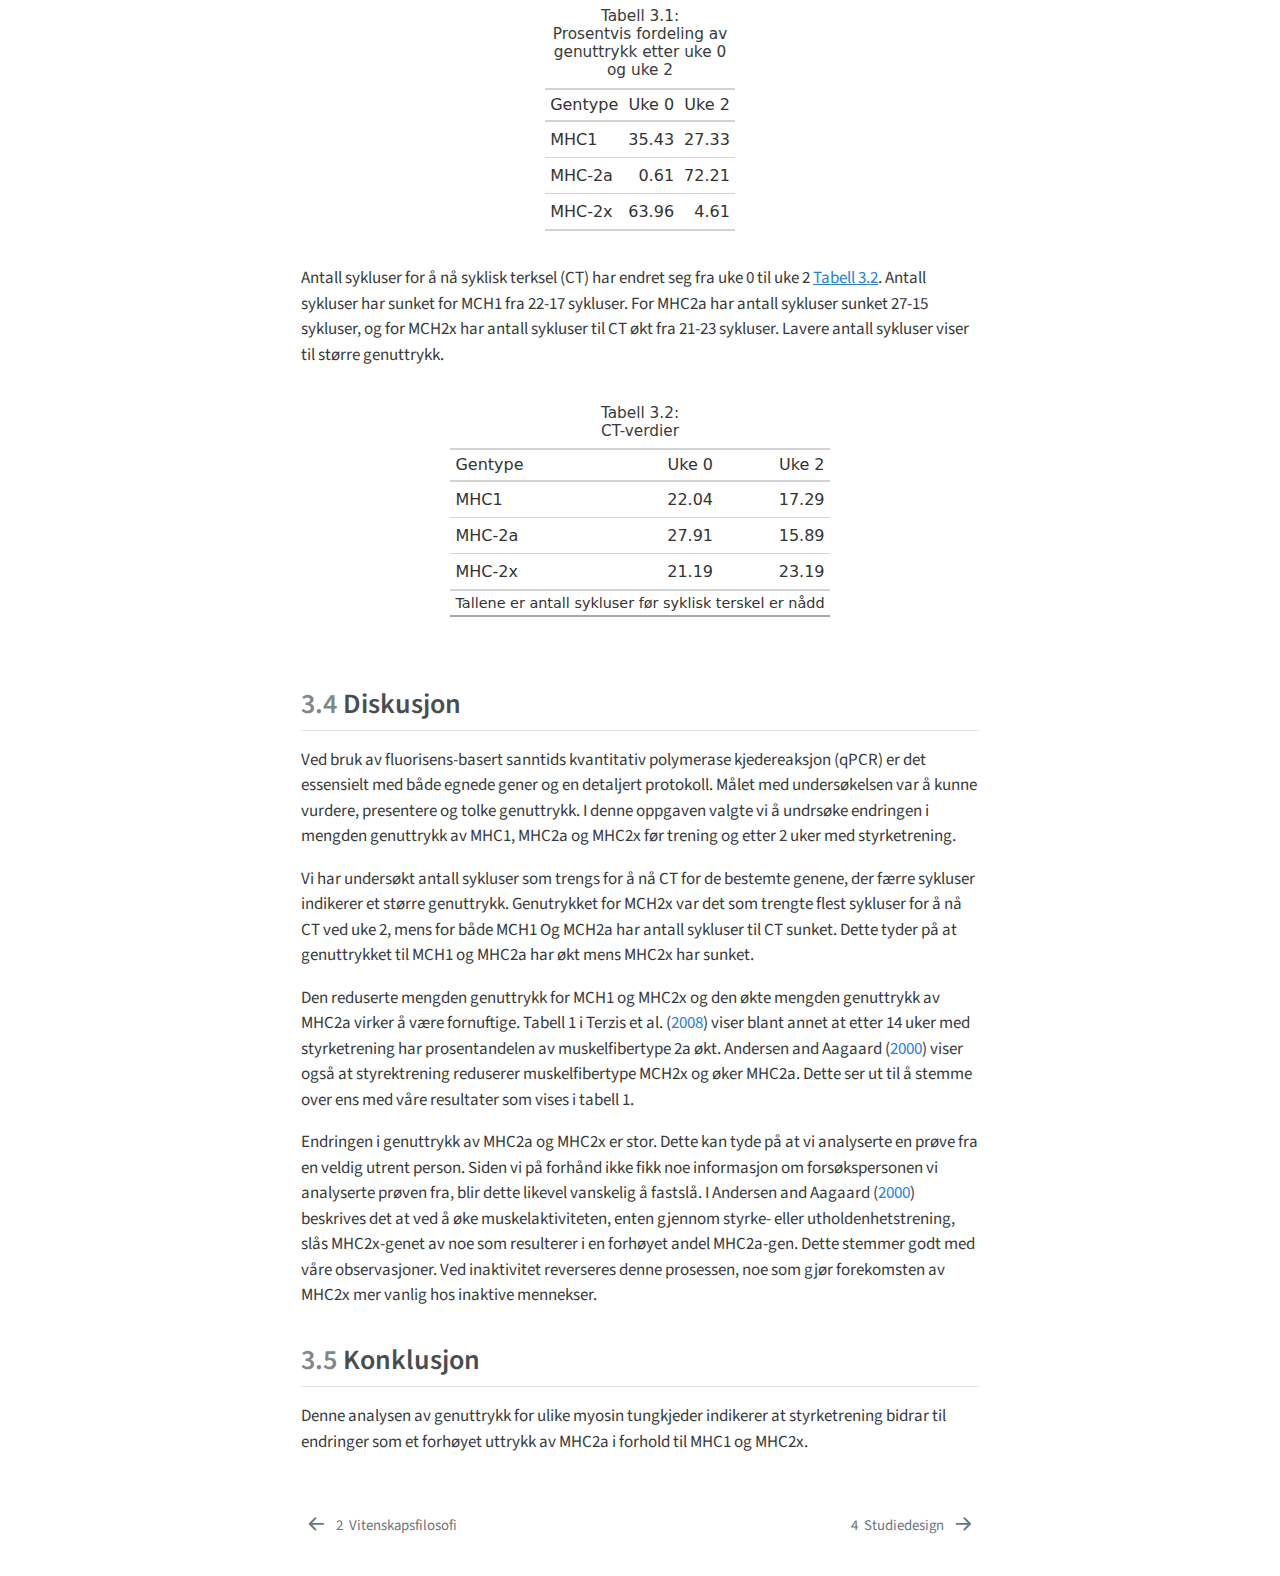
==== commit a945f5d0: "endringer og kilder" ====
--- a/_book/03-labreport.html
+++ b/_book/03-labreport.html
@@ -20,7 +20,26 @@
   margin: 0 0.8em 0.2em -1em; /* quarto-specific, see https://github.com/quarto-dev/quarto-cli/issues/4556 */ 
   vertical-align: middle;
 }
-</style>
+/* CSS for citations */
+div.csl-bib-body { }
+div.csl-entry {
+  clear: both;
+}
+.hanging-indent div.csl-entry {
+  margin-left:2em;
+  text-indent:-2em;
+}
+div.csl-left-margin {
+  min-width:2em;
+  float:left;
+}
+div.csl-right-inline {
+  margin-left:2em;
+  padding-left:1em;
+}
+div.csl-indent {
+  margin-left: 2em;
+}</style>
 
 
 <script src="site_libs/quarto-nav/quarto-nav.js"></script>
@@ -181,8 +200,8 @@
 
 <section id="introduksjon" class="level2" data-number="3.1">
 <h2 data-number="3.1" class="anchored" data-anchor-id="introduksjon"><span class="header-section-number">3.1</span> Introduksjon</h2>
-<p>Analyser av genuttrykk gjennom fluorisens-basert sanntids kvantitativ polymerase kjedereaksjon (qPCR) er fast praksis i mange medisinske treningsstudier <span class="citation" data-cites="kuangOverviewTechnicalConsiderations2018">(<a href="references.html#ref-kuangOverviewTechnicalConsiderations2018" role="doc-biblioref"><strong>kuangOverviewTechnicalConsiderations2018?</strong></a>)</span>. qPCR benyttes til å måle uttrykket av et målgen i prøver fra blant annet blod og muskelvev. Et vanlig bruksområde innenfor treningsfysiologi er for eksempel å måle treningsinduserte endringer i genutrykk for ulike muskelfibertyper. Selv om denne typen analyse er svært utbredt, finnes det mange ulike protokoller og måter å gjennomføre analysen på. Reproduserbarheten og reliabiliteten til dataen avhenger i stor grad av hvordan eksperimentene gjennomføres og tolkes. For å sikre så reliable tester som mulig, er det viktig med en detaljert og nøye protokoll <span class="citation" data-cites="kuangOverviewTechnicalConsiderations2018">(<a href="references.html#ref-kuangOverviewTechnicalConsiderations2018" role="doc-biblioref"><strong>kuangOverviewTechnicalConsiderations2018?</strong></a>)</span>.</p>
-<p>Prinsippet bak en qPCR-analyse er å følge PCR i sanntid. For å gjennomføre PCR må vi først ekstrahere RNA fra en biologisk celleprøve. Deretter blir RNAet gjort om til cDNA i en prosesses kalt reversert transkripsjon. Med PCR blir dette cDNAet deretter amplifisert opp til milliarder av kopier <span class="citation" data-cites="kuangOverviewTechnicalConsiderations2018">(<a href="references.html#ref-kuangOverviewTechnicalConsiderations2018" role="doc-biblioref"><strong>kuangOverviewTechnicalConsiderations2018?</strong></a>)</span>. Hver syklus i en PCR er består av tre steg for å kopiere opp det aktuelle DNAet. I første steg (denaturering) blir DNAet utsatt for høy temperatur for å dele DNAet fra dobbeltrådet til enkelttrådet. I det andre steget (annealing) blir temperaturen senket og primere fester seg til templat-trådene. I det siste steget (elongering) øker temperaturen igjen og DNA-polymeraser fester seg til primerne og syntetiserer et nytt dobbelttrådet DNA, likt det vi startet med <span class="citation" data-cites="kuangOverviewTechnicalConsiderations2018">(<a href="references.html#ref-kuangOverviewTechnicalConsiderations2018" role="doc-biblioref"><strong>kuangOverviewTechnicalConsiderations2018?</strong></a>)</span>. Deretter vil denne syklusen repetere seg, slik at DNAet dobles ekspontensielt for hver syklus. I en qPCR som benytter SYBR green-metoden blir det aktuelle DNAet bundet til fluorosens under hver syklus slik at man kan følge PCR-prosessen i sanntid, ved å ta et bilde som detekterer fluorescensen etter hver syklus <span class="citation" data-cites="kuangOverviewTechnicalConsiderations2018">(<a href="references.html#ref-kuangOverviewTechnicalConsiderations2018" role="doc-biblioref"><strong>kuangOverviewTechnicalConsiderations2018?</strong></a>)</span>. Mengden cDNA og fluorescens dobles etter hver syklus, og signalet av fluorescens øker dermed eksponentielt. Hvor raskt signalet av fluorescens når en satt grense kalt syklisk terskel (CT), bedømmer hvor sort uttrykk av et gen vi har. Jo færre sykluser som må gjennomføres for å nå CT, jo større uttrykk av målgenet hadde vi i celleprøven vår <span class="citation" data-cites="livakAnalysisRelativeGene2001a">(<a href="references.html#ref-livakAnalysisRelativeGene2001a" role="doc-biblioref"><strong>livakAnalysisRelativeGene2001a?</strong></a>)</span>.</p>
+<p>Analyser av genuttrykk gjennom fluorisens-basert sanntids kvantitativ polymerase kjedereaksjon (qPCR) er fast praksis i mange medisinske treningsstudier <span class="citation" data-cites="kuang2018">(<a href="references.html#ref-kuang2018" role="doc-biblioref">Kuang et al. 2018</a>)</span> . qPCR benyttes til å måle uttrykket av et målgen i prøver fra blant annet blod og muskelvev. Et vanlig bruksområde innenfor treningsfysiologi er for eksempel å måle treningsinduserte endringer i genutrykk for ulike muskelfibertyper. Selv om denne typen analyse er svært utbredt, finnes det mange ulike protokoller og måter å gjennomføre analysen på. Reproduserbarheten og reliabiliteten til dataen avhenger i stor grad av hvordan eksperimentene gjennomføres og tolkes. For å sikre så reliable tester som mulig, er det viktig med en detaljert og nøye protokoll <span class="citation" data-cites="kuang2018">(<a href="references.html#ref-kuang2018" role="doc-biblioref">Kuang et al. 2018</a>)</span>.</p>
+<p>Prinsippet bak en qPCR-analyse er å følge PCR i sanntid. For å gjennomføre PCR må vi først ekstrahere RNA fra en biologisk celleprøve. Deretter blir RNAet gjort om til cDNA i en prosesses kalt reversert transkripsjon. Med PCR blir dette cDNAet deretter amplifisert opp til milliarder av kopier <span class="citation" data-cites="kuang2018">(<a href="references.html#ref-kuang2018" role="doc-biblioref">Kuang et al. 2018</a>)</span>. Hver syklus i en PCR er består av tre steg for å kopiere opp det aktuelle DNAet. I første steg (denaturering) blir DNAet utsatt for høy temperatur for å dele DNAet fra dobbeltrådet til enkelttrådet. I det andre steget (annealing) blir temperaturen senket og primere fester seg til templat-trådene. I det siste steget (elongering) øker temperaturen igjen og DNA-polymeraser fester seg til primerne og syntetiserer et nytt dobbelttrådet DNA, likt det vi startet med <span class="citation" data-cites="kuang2018">(<a href="references.html#ref-kuang2018" role="doc-biblioref">Kuang et al. 2018</a>)</span>. Deretter vil denne syklusen repetere seg, slik at DNAet dobles ekspontensielt for hver syklus. I en qPCR som benytter SYBR green-metoden blir det aktuelle DNAet bundet til fluorosens under hver syklus slik at man kan følge PCR-prosessen i sanntid, ved å ta et bilde som detekterer fluorescensen etter hver syklus <span class="citation" data-cites="kuang2018">(<a href="references.html#ref-kuang2018" role="doc-biblioref">Kuang et al. 2018</a>)</span>. Mengden cDNA og fluorescens dobles etter hver syklus, og signalet av fluorescens øker dermed eksponentielt. Hvor raskt signalet av fluorescens når en satt grense kalt syklisk terskel (CT), bedømmer hvor sort uttrykk av et gen vi har. Jo færre sykluser som må gjennomføres for å nå CT, jo større uttrykk av målgenet hadde vi i celleprøven vår <span class="citation" data-cites="livak2001">(<a href="references.html#ref-livak2001" role="doc-biblioref">Livak and Schmittgen 2001</a>)</span>.</p>
 </section>
 <section id="metode" class="level2" data-number="3.2">
 <h2 data-number="3.2" class="anchored" data-anchor-id="metode"><span class="header-section-number">3.2</span> Metode</h2>
@@ -195,23 +214,23 @@
 <div class="cell-output-display">
 <div id="tbl-prosent" class="anchored">
 
-<div id="rrpblspfpn" style="padding-left:0px;padding-right:0px;padding-top:10px;padding-bottom:10px;overflow-x:auto;overflow-y:auto;width:auto;height:auto;">
-<style>#rrpblspfpn table {
+<div id="ztmyfalraj" style="padding-left:0px;padding-right:0px;padding-top:10px;padding-bottom:10px;overflow-x:auto;overflow-y:auto;width:auto;height:auto;">
+<style>#ztmyfalraj table {
   font-family: system-ui, 'Segoe UI', Roboto, Helvetica, Arial, sans-serif, 'Apple Color Emoji', 'Segoe UI Emoji', 'Segoe UI Symbol', 'Noto Color Emoji';
   -webkit-font-smoothing: antialiased;
   -moz-osx-font-smoothing: grayscale;
 }
 
-#rrpblspfpn thead, #rrpblspfpn tbody, #rrpblspfpn tfoot, #rrpblspfpn tr, #rrpblspfpn td, #rrpblspfpn th {
+#ztmyfalraj thead, #ztmyfalraj tbody, #ztmyfalraj tfoot, #ztmyfalraj tr, #ztmyfalraj td, #ztmyfalraj th {
   border-style: none;
 }
 
-#rrpblspfpn p {
+#ztmyfalraj p {
   margin: 0;
   padding: 0;
 }
 
-#rrpblspfpn .gt_table {
+#ztmyfalraj .gt_table {
   display: table;
   border-collapse: collapse;
   line-height: normal;
@@ -237,12 +256,12 @@
   border-left-color: #D3D3D3;
 }
 
-#rrpblspfpn .gt_caption {
+#ztmyfalraj .gt_caption {
   padding-top: 4px;
   padding-bottom: 4px;
 }
 
-#rrpblspfpn .gt_title {
+#ztmyfalraj .gt_title {
   color: #333333;
   font-size: 125%;
   font-weight: initial;
@@ -254,7 +273,7 @@
   border-bottom-width: 0;
 }
 
-#rrpblspfpn .gt_subtitle {
+#ztmyfalraj .gt_subtitle {
   color: #333333;
   font-size: 85%;
   font-weight: initial;
@@ -266,7 +285,7 @@
   border-top-width: 0;
 }
 
-#rrpblspfpn .gt_heading {
+#ztmyfalraj .gt_heading {
   background-color: #FFFFFF;
   text-align: center;
   border-bottom-color: #FFFFFF;
@@ -278,13 +297,13 @@
   border-right-color: #D3D3D3;
 }
 
-#rrpblspfpn .gt_bottom_border {
-  border-bottom-style: solid;
-  border-bottom-width: 2px;
-  border-bottom-color: #D3D3D3;
-}
-
-#rrpblspfpn .gt_col_headings {
+#ztmyfalraj .gt_bottom_border {
+  border-bottom-style: solid;
+  border-bottom-width: 2px;
+  border-bottom-color: #D3D3D3;
+}
+
+#ztmyfalraj .gt_col_headings {
   border-top-style: solid;
   border-top-width: 2px;
   border-top-color: #D3D3D3;
@@ -299,7 +318,7 @@
   border-right-color: #D3D3D3;
 }
 
-#rrpblspfpn .gt_col_heading {
+#ztmyfalraj .gt_col_heading {
   color: #333333;
   background-color: #FFFFFF;
   font-size: 100%;
@@ -319,7 +338,7 @@
   overflow-x: hidden;
 }
 
-#rrpblspfpn .gt_column_spanner_outer {
+#ztmyfalraj .gt_column_spanner_outer {
   color: #333333;
   background-color: #FFFFFF;
   font-size: 100%;
@@ -331,15 +350,15 @@
   padding-right: 4px;
 }
 
-#rrpblspfpn .gt_column_spanner_outer:first-child {
+#ztmyfalraj .gt_column_spanner_outer:first-child {
   padding-left: 0;
 }
 
-#rrpblspfpn .gt_column_spanner_outer:last-child {
+#ztmyfalraj .gt_column_spanner_outer:last-child {
   padding-right: 0;
 }
 
-#rrpblspfpn .gt_column_spanner {
+#ztmyfalraj .gt_column_spanner {
   border-bottom-style: solid;
   border-bottom-width: 2px;
   border-bottom-color: #D3D3D3;
@@ -351,11 +370,11 @@
   width: 100%;
 }
 
-#rrpblspfpn .gt_spanner_row {
+#ztmyfalraj .gt_spanner_row {
   border-bottom-style: hidden;
 }
 
-#rrpblspfpn .gt_group_heading {
+#ztmyfalraj .gt_group_heading {
   padding-top: 8px;
   padding-bottom: 8px;
   padding-left: 5px;
@@ -381,7 +400,7 @@
   text-align: left;
 }
 
-#rrpblspfpn .gt_empty_group_heading {
+#ztmyfalraj .gt_empty_group_heading {
   padding: 0.5px;
   color: #333333;
   background-color: #FFFFFF;
@@ -396,15 +415,15 @@
   vertical-align: middle;
 }
 
-#rrpblspfpn .gt_from_md > :first-child {
+#ztmyfalraj .gt_from_md > :first-child {
   margin-top: 0;
 }
 
-#rrpblspfpn .gt_from_md > :last-child {
+#ztmyfalraj .gt_from_md > :last-child {
   margin-bottom: 0;
 }
 
-#rrpblspfpn .gt_row {
+#ztmyfalraj .gt_row {
   padding-top: 8px;
   padding-bottom: 8px;
   padding-left: 5px;
@@ -423,7 +442,7 @@
   overflow-x: hidden;
 }
 
-#rrpblspfpn .gt_stub {
+#ztmyfalraj .gt_stub {
   color: #333333;
   background-color: #FFFFFF;
   font-size: 100%;
@@ -436,7 +455,7 @@
   padding-right: 5px;
 }
 
-#rrpblspfpn .gt_stub_row_group {
+#ztmyfalraj .gt_stub_row_group {
   color: #333333;
   background-color: #FFFFFF;
   font-size: 100%;
@@ -450,15 +469,15 @@
   vertical-align: top;
 }
 
-#rrpblspfpn .gt_row_group_first td {
-  border-top-width: 2px;
-}
-
-#rrpblspfpn .gt_row_group_first th {
-  border-top-width: 2px;
-}
-
-#rrpblspfpn .gt_summary_row {
+#ztmyfalraj .gt_row_group_first td {
+  border-top-width: 2px;
+}
+
+#ztmyfalraj .gt_row_group_first th {
+  border-top-width: 2px;
+}
+
+#ztmyfalraj .gt_summary_row {
   color: #333333;
   background-color: #FFFFFF;
   text-transform: inherit;
@@ -468,16 +487,16 @@
   padding-right: 5px;
 }
 
-#rrpblspfpn .gt_first_summary_row {
+#ztmyfalraj .gt_first_summary_row {
   border-top-style: solid;
   border-top-color: #D3D3D3;
 }
 
-#rrpblspfpn .gt_first_summary_row.thick {
-  border-top-width: 2px;
-}
-
-#rrpblspfpn .gt_last_summary_row {
+#ztmyfalraj .gt_first_summary_row.thick {
+  border-top-width: 2px;
+}
+
+#ztmyfalraj .gt_last_summary_row {
   padding-top: 8px;
   padding-bottom: 8px;
   padding-left: 5px;
@@ -487,7 +506,7 @@
   border-bottom-color: #D3D3D3;
 }
 
-#rrpblspfpn .gt_grand_summary_row {
+#ztmyfalraj .gt_grand_summary_row {
   color: #333333;
   background-color: #FFFFFF;
   text-transform: inherit;
@@ -497,7 +516,7 @@
   padding-right: 5px;
 }
 
-#rrpblspfpn .gt_first_grand_summary_row {
+#ztmyfalraj .gt_first_grand_summary_row {
   padding-top: 8px;
   padding-bottom: 8px;
   padding-left: 5px;
@@ -507,7 +526,7 @@
   border-top-color: #D3D3D3;
 }
 
-#rrpblspfpn .gt_last_grand_summary_row_top {
+#ztmyfalraj .gt_last_grand_summary_row_top {
   padding-top: 8px;
   padding-bottom: 8px;
   padding-left: 5px;
@@ -517,11 +536,11 @@
   border-bottom-color: #D3D3D3;
 }
 
-#rrpblspfpn .gt_striped {
+#ztmyfalraj .gt_striped {
   background-color: rgba(128, 128, 128, 0.05);
 }
 
-#rrpblspfpn .gt_table_body {
+#ztmyfalraj .gt_table_body {
   border-top-style: solid;
   border-top-width: 2px;
   border-top-color: #D3D3D3;
@@ -530,7 +549,7 @@
   border-bottom-color: #D3D3D3;
 }
 
-#rrpblspfpn .gt_footnotes {
+#ztmyfalraj .gt_footnotes {
   color: #333333;
   background-color: #FFFFFF;
   border-bottom-style: none;
@@ -544,7 +563,7 @@
   border-right-color: #D3D3D3;
 }
 
-#rrpblspfpn .gt_footnote {
+#ztmyfalraj .gt_footnote {
   margin: 0px;
   font-size: 90%;
   padding-top: 4px;
@@ -553,7 +572,7 @@
   padding-right: 5px;
 }
 
-#rrpblspfpn .gt_sourcenotes {
+#ztmyfalraj .gt_sourcenotes {
   color: #333333;
   background-color: #FFFFFF;
   border-bottom-style: none;
@@ -567,7 +586,7 @@
   border-right-color: #D3D3D3;
 }
 
-#rrpblspfpn .gt_sourcenote {
+#ztmyfalraj .gt_sourcenote {
   font-size: 90%;
   padding-top: 4px;
   padding-bottom: 4px;
@@ -575,63 +594,63 @@
   padding-right: 5px;
 }
 
-#rrpblspfpn .gt_left {
+#ztmyfalraj .gt_left {
   text-align: left;
 }
 
-#rrpblspfpn .gt_center {
+#ztmyfalraj .gt_center {
   text-align: center;
 }
 
-#rrpblspfpn .gt_right {
+#ztmyfalraj .gt_right {
   text-align: right;
   font-variant-numeric: tabular-nums;
 }
 
-#rrpblspfpn .gt_font_normal {
+#ztmyfalraj .gt_font_normal {
   font-weight: normal;
 }
 
-#rrpblspfpn .gt_font_bold {
+#ztmyfalraj .gt_font_bold {
   font-weight: bold;
 }
 
-#rrpblspfpn .gt_font_italic {
+#ztmyfalraj .gt_font_italic {
   font-style: italic;
 }
 
-#rrpblspfpn .gt_super {
+#ztmyfalraj .gt_super {
   font-size: 65%;
 }
 
-#rrpblspfpn .gt_footnote_marks {
+#ztmyfalraj .gt_footnote_marks {
   font-size: 75%;
   vertical-align: 0.4em;
   position: initial;
 }
 
-#rrpblspfpn .gt_asterisk {
+#ztmyfalraj .gt_asterisk {
   font-size: 100%;
   vertical-align: 0;
 }
 
-#rrpblspfpn .gt_indent_1 {
+#ztmyfalraj .gt_indent_1 {
   text-indent: 5px;
 }
 
-#rrpblspfpn .gt_indent_2 {
+#ztmyfalraj .gt_indent_2 {
   text-indent: 10px;
 }
 
-#rrpblspfpn .gt_indent_3 {
+#ztmyfalraj .gt_indent_3 {
   text-indent: 15px;
 }
 
-#rrpblspfpn .gt_indent_4 {
+#ztmyfalraj .gt_indent_4 {
   text-indent: 20px;
 }
 
-#rrpblspfpn .gt_indent_5 {
+#ztmyfalraj .gt_indent_5 {
   text-indent: 25px;
 }
 </style>
@@ -667,23 +686,23 @@
 <div class="cell-output-display">
 <div id="tbl-ct" class="anchored">
 
-<div id="rlznemkxvd" style="padding-left:0px;padding-right:0px;padding-top:10px;padding-bottom:10px;overflow-x:auto;overflow-y:auto;width:auto;height:auto;">
-<style>#rlznemkxvd table {
+<div id="kjdgghiaxx" style="padding-left:0px;padding-right:0px;padding-top:10px;padding-bottom:10px;overflow-x:auto;overflow-y:auto;width:auto;height:auto;">
+<style>#kjdgghiaxx table {
   font-family: system-ui, 'Segoe UI', Roboto, Helvetica, Arial, sans-serif, 'Apple Color Emoji', 'Segoe UI Emoji', 'Segoe UI Symbol', 'Noto Color Emoji';
   -webkit-font-smoothing: antialiased;
   -moz-osx-font-smoothing: grayscale;
 }
 
-#rlznemkxvd thead, #rlznemkxvd tbody, #rlznemkxvd tfoot, #rlznemkxvd tr, #rlznemkxvd td, #rlznemkxvd th {
+#kjdgghiaxx thead, #kjdgghiaxx tbody, #kjdgghiaxx tfoot, #kjdgghiaxx tr, #kjdgghiaxx td, #kjdgghiaxx th {
   border-style: none;
 }
 
-#rlznemkxvd p {
+#kjdgghiaxx p {
   margin: 0;
   padding: 0;
 }
 
-#rlznemkxvd .gt_table {
+#kjdgghiaxx .gt_table {
   display: table;
   border-collapse: collapse;
   line-height: normal;
@@ -709,12 +728,12 @@
   border-left-color: #D3D3D3;
 }
 
-#rlznemkxvd .gt_caption {
+#kjdgghiaxx .gt_caption {
   padding-top: 4px;
   padding-bottom: 4px;
 }
 
-#rlznemkxvd .gt_title {
+#kjdgghiaxx .gt_title {
   color: #333333;
   font-size: 125%;
   font-weight: initial;
@@ -726,7 +745,7 @@
   border-bottom-width: 0;
 }
 
-#rlznemkxvd .gt_subtitle {
+#kjdgghiaxx .gt_subtitle {
   color: #333333;
   font-size: 85%;
   font-weight: initial;
@@ -738,7 +757,7 @@
   border-top-width: 0;
 }
 
-#rlznemkxvd .gt_heading {
+#kjdgghiaxx .gt_heading {
   background-color: #FFFFFF;
   text-align: center;
   border-bottom-color: #FFFFFF;
@@ -750,13 +769,13 @@
   border-right-color: #D3D3D3;
 }
 
-#rlznemkxvd .gt_bottom_border {
-  border-bottom-style: solid;
-  border-bottom-width: 2px;
-  border-bottom-color: #D3D3D3;
-}
-
-#rlznemkxvd .gt_col_headings {
+#kjdgghiaxx .gt_bottom_border {
+  border-bottom-style: solid;
+  border-bottom-width: 2px;
+  border-bottom-color: #D3D3D3;
+}
+
+#kjdgghiaxx .gt_col_headings {
   border-top-style: solid;
   border-top-width: 2px;
   border-top-color: #D3D3D3;
@@ -771,7 +790,7 @@
   border-right-color: #D3D3D3;
 }
 
-#rlznemkxvd .gt_col_heading {
+#kjdgghiaxx .gt_col_heading {
   color: #333333;
   background-color: #FFFFFF;
   font-size: 100%;
@@ -791,7 +810,7 @@
   overflow-x: hidden;
 }
 
-#rlznemkxvd .gt_column_spanner_outer {
+#kjdgghiaxx .gt_column_spanner_outer {
   color: #333333;
   background-color: #FFFFFF;
   font-size: 100%;
@@ -803,15 +822,15 @@
   padding-right: 4px;
 }
 
-#rlznemkxvd .gt_column_spanner_outer:first-child {
+#kjdgghiaxx .gt_column_spanner_outer:first-child {
   padding-left: 0;
 }
 
-#rlznemkxvd .gt_column_spanner_outer:last-child {
+#kjdgghiaxx .gt_column_spanner_outer:last-child {
   padding-right: 0;
 }
 
-#rlznemkxvd .gt_column_spanner {
+#kjdgghiaxx .gt_column_spanner {
   border-bottom-style: solid;
   border-bottom-width: 2px;
   border-bottom-color: #D3D3D3;
@@ -823,11 +842,11 @@
   width: 100%;
 }
 
-#rlznemkxvd .gt_spanner_row {
+#kjdgghiaxx .gt_spanner_row {
   border-bottom-style: hidden;
 }
 
-#rlznemkxvd .gt_group_heading {
+#kjdgghiaxx .gt_group_heading {
   padding-top: 8px;
   padding-bottom: 8px;
   padding-left: 5px;
@@ -853,7 +872,7 @@
   text-align: left;
 }
 
-#rlznemkxvd .gt_empty_group_heading {
+#kjdgghiaxx .gt_empty_group_heading {
   padding: 0.5px;
   color: #333333;
   background-color: #FFFFFF;
@@ -868,15 +887,15 @@
   vertical-align: middle;
 }
 
-#rlznemkxvd .gt_from_md > :first-child {
+#kjdgghiaxx .gt_from_md > :first-child {
   margin-top: 0;
 }
 
-#rlznemkxvd .gt_from_md > :last-child {
+#kjdgghiaxx .gt_from_md > :last-child {
   margin-bottom: 0;
 }
 
-#rlznemkxvd .gt_row {
+#kjdgghiaxx .gt_row {
   padding-top: 8px;
   padding-bottom: 8px;
   padding-left: 5px;
@@ -895,7 +914,7 @@
   overflow-x: hidden;
 }
 
-#rlznemkxvd .gt_stub {
+#kjdgghiaxx .gt_stub {
   color: #333333;
   background-color: #FFFFFF;
   font-size: 100%;
@@ -908,7 +927,7 @@
   padding-right: 5px;
 }
 
-#rlznemkxvd .gt_stub_row_group {
+#kjdgghiaxx .gt_stub_row_group {
   color: #333333;
   background-color: #FFFFFF;
   font-size: 100%;
@@ -922,15 +941,15 @@
   vertical-align: top;
 }
 
-#rlznemkxvd .gt_row_group_first td {
-  border-top-width: 2px;
-}
-
-#rlznemkxvd .gt_row_group_first th {
-  border-top-width: 2px;
-}
-
-#rlznemkxvd .gt_summary_row {
+#kjdgghiaxx .gt_row_group_first td {
+  border-top-width: 2px;
+}
+
+#kjdgghiaxx .gt_row_group_first th {
+  border-top-width: 2px;
+}
+
+#kjdgghiaxx .gt_summary_row {
   color: #333333;
   background-color: #FFFFFF;
   text-transform: inherit;
@@ -940,16 +959,16 @@
   padding-right: 5px;
 }
 
-#rlznemkxvd .gt_first_summary_row {
+#kjdgghiaxx .gt_first_summary_row {
   border-top-style: solid;
   border-top-color: #D3D3D3;
 }
 
-#rlznemkxvd .gt_first_summary_row.thick {
-  border-top-width: 2px;
-}
-
-#rlznemkxvd .gt_last_summary_row {
+#kjdgghiaxx .gt_first_summary_row.thick {
+  border-top-width: 2px;
+}
+
+#kjdgghiaxx .gt_last_summary_row {
   padding-top: 8px;
   padding-bottom: 8px;
   padding-left: 5px;
@@ -959,7 +978,7 @@
   border-bottom-color: #D3D3D3;
 }
 
-#rlznemkxvd .gt_grand_summary_row {
+#kjdgghiaxx .gt_grand_summary_row {
   color: #333333;
   background-color: #FFFFFF;
   text-transform: inherit;
@@ -969,7 +988,7 @@
   padding-right: 5px;
 }
 
-#rlznemkxvd .gt_first_grand_summary_row {
+#kjdgghiaxx .gt_first_grand_summary_row {
   padding-top: 8px;
   padding-bottom: 8px;
   padding-left: 5px;
@@ -979,7 +998,7 @@
   border-top-color: #D3D3D3;
 }
 
-#rlznemkxvd .gt_last_grand_summary_row_top {
+#kjdgghiaxx .gt_last_grand_summary_row_top {
   padding-top: 8px;
   padding-bottom: 8px;
   padding-left: 5px;
@@ -989,11 +1008,11 @@
   border-bottom-color: #D3D3D3;
 }
 
-#rlznemkxvd .gt_striped {
+#kjdgghiaxx .gt_striped {
   background-color: rgba(128, 128, 128, 0.05);
 }
 
-#rlznemkxvd .gt_table_body {
+#kjdgghiaxx .gt_table_body {
   border-top-style: solid;
   border-top-width: 2px;
   border-top-color: #D3D3D3;
@@ -1002,7 +1021,7 @@
   border-bottom-color: #D3D3D3;
 }
 
-#rlznemkxvd .gt_footnotes {
+#kjdgghiaxx .gt_footnotes {
   color: #333333;
   background-color: #FFFFFF;
   border-bottom-style: none;
@@ -1016,7 +1035,7 @@
   border-right-color: #D3D3D3;
 }
 
-#rlznemkxvd .gt_footnote {
+#kjdgghiaxx .gt_footnote {
   margin: 0px;
   font-size: 90%;
   padding-top: 4px;
@@ -1025,7 +1044,7 @@
   padding-right: 5px;
 }
 
-#rlznemkxvd .gt_sourcenotes {
+#kjdgghiaxx .gt_sourcenotes {
   color: #333333;
   background-color: #FFFFFF;
   border-bottom-style: none;
@@ -1039,7 +1058,7 @@
   border-right-color: #D3D3D3;
 }
 
-#rlznemkxvd .gt_sourcenote {
+#kjdgghiaxx .gt_sourcenote {
   font-size: 90%;
   padding-top: 4px;
   padding-bottom: 4px;
@@ -1047,63 +1066,63 @@
   padding-right: 5px;
 }
 
-#rlznemkxvd .gt_left {
+#kjdgghiaxx .gt_left {
   text-align: left;
 }
 
-#rlznemkxvd .gt_center {
+#kjdgghiaxx .gt_center {
   text-align: center;
 }
 
-#rlznemkxvd .gt_right {
+#kjdgghiaxx .gt_right {
   text-align: right;
   font-variant-numeric: tabular-nums;
 }
 
-#rlznemkxvd .gt_font_normal {
+#kjdgghiaxx .gt_font_normal {
   font-weight: normal;
 }
 
-#rlznemkxvd .gt_font_bold {
+#kjdgghiaxx .gt_font_bold {
   font-weight: bold;
 }
 
-#rlznemkxvd .gt_font_italic {
+#kjdgghiaxx .gt_font_italic {
   font-style: italic;
 }
 
-#rlznemkxvd .gt_super {
+#kjdgghiaxx .gt_super {
   font-size: 65%;
 }
 
-#rlznemkxvd .gt_footnote_marks {
+#kjdgghiaxx .gt_footnote_marks {
   font-size: 75%;
   vertical-align: 0.4em;
   position: initial;
 }
 
-#rlznemkxvd .gt_asterisk {
+#kjdgghiaxx .gt_asterisk {
   font-size: 100%;
   vertical-align: 0;
 }
 
-#rlznemkxvd .gt_indent_1 {
+#kjdgghiaxx .gt_indent_1 {
   text-indent: 5px;
 }
 
-#rlznemkxvd .gt_indent_2 {
+#kjdgghiaxx .gt_indent_2 {
   text-indent: 10px;
 }
 
-#rlznemkxvd .gt_indent_3 {
+#kjdgghiaxx .gt_indent_3 {
   text-indent: 15px;
 }
 
-#rlznemkxvd .gt_indent_4 {
+#kjdgghiaxx .gt_indent_4 {
   text-indent: 20px;
 }
 
-#rlznemkxvd .gt_indent_5 {
+#kjdgghiaxx .gt_indent_5 {
   text-indent: 25px;
 }
 </style>
@@ -1143,8 +1162,8 @@
 <h2 data-number="3.4" class="anchored" data-anchor-id="diskusjon"><span class="header-section-number">3.4</span> Diskusjon</h2>
 <p>Ved bruk av fluorisens-basert sanntids kvantitativ polymerase kjedereaksjon (qPCR) er det essensielt med både egnede gener og en detaljert protokoll. Målet med undersøkelsen var å kunne vurdere, presentere og tolke genuttrykk. I denne oppgaven valgte vi å undrsøke endringen i mengden genuttrykk av MHC1, MHC2a og MHC2x før trening og etter 2 uker med styrketrening.</p>
 <p>Vi har undersøkt antall sykluser som trengs for å nå CT for de bestemte genene, der færre sykluser indikerer et større genuttrykk. Genutrykket for MCH2x var det som trengte flest sykluser for å nå CT ved uke 2, mens for både MCH1 Og MCH2a har antall sykluser til CT sunket. Dette tyder på at genuttrykket til MCH1 og MHC2a har økt mens MHC2x har sunket.</p>
-<p>Den reduserte mengden genuttrykk for MCH1 og MHC2x og den økte mengden genuttrykk av MHC2a virker å være fornuftige. Tabell 1 i <span class="citation" data-cites="terzis2007">(<a href="references.html#ref-terzis2007" role="doc-biblioref"><strong>terzis2007?</strong></a>)</span> viser blant annet at etter 14 uker med styrketrening har prosentandelen av muskelfibertype 2a økt. <span class="citation" data-cites="andersen2000">(<a href="references.html#ref-andersen2000" role="doc-biblioref"><strong>andersen2000?</strong></a>)</span> viser også at styrektrening reduserer muskelfibertype MCH2x og øker MHC2a. Dette ser ut til å stemme over ens med våre resultater som vises i tabell 1.</p>
-<p>Endringen i genuttrykk av MHC2a og MHC2x er stor. Dette kan tyde på at vi analyserte en prøve fra en veldig utrent person. Siden vi på forhånd ikke fikk noe informasjon om forsøkspersonen vi analyserte prøven fra, blir dette likevel vanskelig å fastslå. I <span class="citation" data-cites="andersen2000">(<a href="references.html#ref-andersen2000" role="doc-biblioref"><strong>andersen2000?</strong></a>)</span> beskrives det at ved å øke muskelaktiviteten, enten gjennom styrke- eller utholdenhetstrening, slås MHC2x-genet av noe som resulterer i en forhøyet andel MHC2a-gen. Dette stemmer godt med våre observasjoner. Ved inaktivitet reverseres denne prosessen, noe som gjør forekomsten av MHC2x mer vanlig hos inaktive mennekser.</p>
+<p>Den reduserte mengden genuttrykk for MCH1 og MHC2x og den økte mengden genuttrykk av MHC2a virker å være fornuftige. Tabell 1 i <span class="citation" data-cites="terzis2008">Terzis et al. (<a href="references.html#ref-terzis2008" role="doc-biblioref">2008</a>)</span> viser blant annet at etter 14 uker med styrketrening har prosentandelen av muskelfibertype 2a økt. <span class="citation" data-cites="andersen2000">Andersen and Aagaard (<a href="references.html#ref-andersen2000" role="doc-biblioref">2000</a>)</span> viser også at styrektrening reduserer muskelfibertype MCH2x og øker MHC2a. Dette ser ut til å stemme over ens med våre resultater som vises i tabell 1.</p>
+<p>Endringen i genuttrykk av MHC2a og MHC2x er stor. Dette kan tyde på at vi analyserte en prøve fra en veldig utrent person. Siden vi på forhånd ikke fikk noe informasjon om forsøkspersonen vi analyserte prøven fra, blir dette likevel vanskelig å fastslå. I <span class="citation" data-cites="andersen2000">Andersen and Aagaard (<a href="references.html#ref-andersen2000" role="doc-biblioref">2000</a>)</span> beskrives det at ved å øke muskelaktiviteten, enten gjennom styrke- eller utholdenhetstrening, slås MHC2x-genet av noe som resulterer i en forhøyet andel MHC2a-gen. Dette stemmer godt med våre observasjoner. Ved inaktivitet reverseres denne prosessen, noe som gjør forekomsten av MHC2x mer vanlig hos inaktive mennekser.</p>
 </section>
 <section id="konklusjon" class="level2" data-number="3.5">
 <h2 data-number="3.5" class="anchored" data-anchor-id="konklusjon"><span class="header-section-number">3.5</span> Konklusjon</h2>
@@ -1152,6 +1171,20 @@
 <div style="page-break-after: always;"></div>
 
 
+<div id="refs" class="references csl-bib-body hanging-indent" role="list" style="display: none">
+<div id="ref-andersen2000" class="csl-entry" role="listitem">
+Andersen, Jesper L., and Per Aagaard. 2000. <span>“Myosin Heavy Chain IIX Overshoot in Human Skeletal Muscle.”</span> <em>Muscle &amp; Nerve</em> 23 (7): 1095–1104. <a href="https://doi.org/10.1002/1097-4598(200007)23:7<1095::AID-MUS13>3.0.CO;2-O">https://doi.org/10.1002/1097-4598(200007)23:7&lt;1095::AID-MUS13&gt;3.0.CO;2-O</a>.
+</div>
+<div id="ref-kuang2018" class="csl-entry" role="listitem">
+Kuang, Jujiao, Xu Yan, Amanda J. Genders, Cesare Granata, and David J. Bishop. 2018. <span>“An overview of technical considerations when using quantitative real-time PCR analysis of gene expression in human exercise research.”</span> <em>PloS One</em> 13 (5): e0196438. <a href="https://doi.org/10.1371/journal.pone.0196438">https://doi.org/10.1371/journal.pone.0196438</a>.
+</div>
+<div id="ref-livak2001" class="csl-entry" role="listitem">
+Livak, K. J., and T. D. Schmittgen. 2001. <span>“Analysis of relative gene expression data using real-time quantitative PCR and the 2(-Delta Delta C(T)) Method.”</span> <em>Methods (San Diego, Calif.)</em> 25 (4): 402–8. <a href="https://doi.org/10.1006/meth.2001.1262">https://doi.org/10.1006/meth.2001.1262</a>.
+</div>
+<div id="ref-terzis2008" class="csl-entry" role="listitem">
+Terzis, Gerasimos, Giorgos Georgiadis, Grigoris Stratakos, Ioannis Vogiatzis, Stavros Kavouras, Panagiota Manta, Henrik Mascher, and Eva Blomstrand. 2008. <span>“Resistance Exercise-Induced Increase in Muscle Mass Correlates with p70S6 Kinase Phosphorylation in Human Subjects.”</span> <em>European Journal of Applied Physiology</em> 102 (2): 145–52. <a href="https://doi.org/10.1007/s00421-007-0564-y">https://doi.org/10.1007/s00421-007-0564-y</a>.
+</div>
+</div>
 </section>
 
 </main> <!-- /main -->
